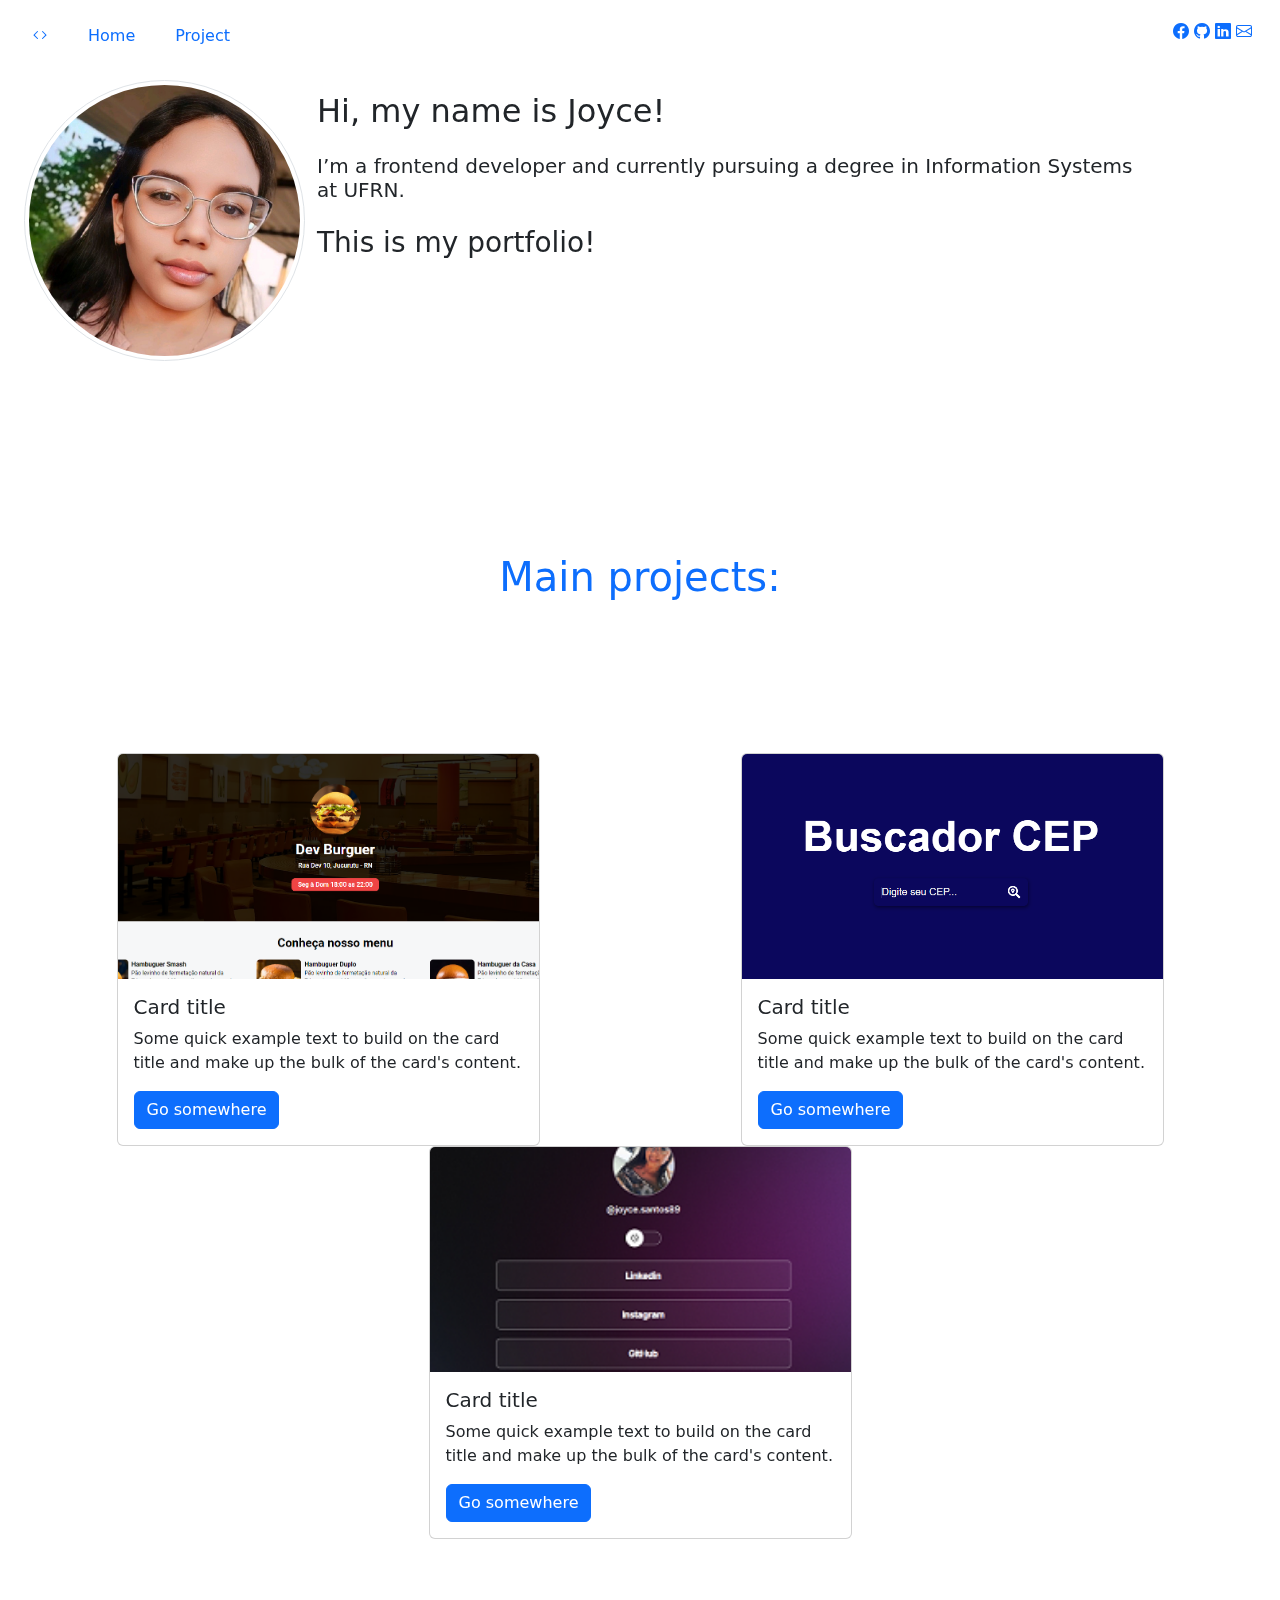
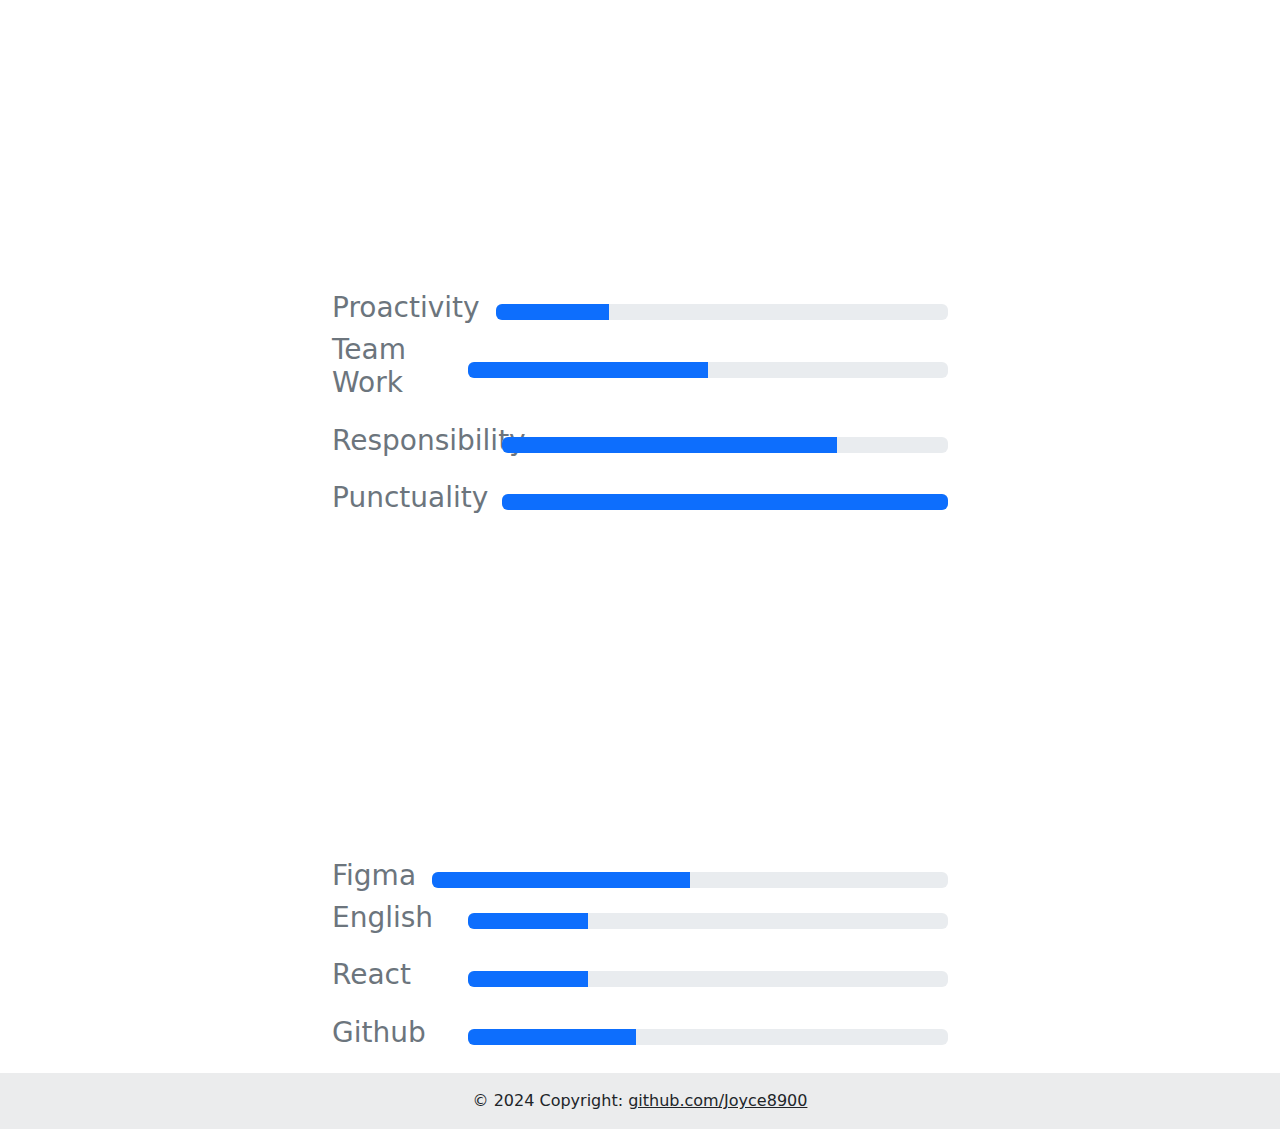
==== index.html @ 0b3a31c4 "add: bibliotecs aos" ====
<!DOCTYPE html>
<html lang="en">
<head>
  <meta charset="UTF-8">
  <meta name="viewport" content="width=device-width, initial-scale=1.0">
  <title>Joyce</title>
  <!-- fonts google -->
  <link rel="preconnect" href="https://fonts.googleapis.com">
<link rel="preconnect" href="https://fonts.gstatic.com" crossorigin>
<link href="https://fonts.googleapis.com/css2?family=Lato:ital,wght@0,100;0,300;0,400;0,700;0,900;1,100;1,300;1,400;1,700;1,900&display=swap" rel="stylesheet">
<!-- bootstrap css -->
<link href="https://cdn.jsdelivr.net/npm/bootstrap@5.3.3/dist/css/bootstrap.min.css" rel="stylesheet" integrity="sha384-QWTKZyjpPEjISv5WaRU9OFeRpok6YctnYmDr5pNlyT2bRjXh0JMhjY6hW+ALEwIH" crossorigin="anonymous">
<link rel="stylesheet" href="https://cdn.jsdelivr.net/npm/bootstrap-icons@1.11.3/font/bootstrap-icons.min.css">
<!-- bootstrap js -->
<script src="https://cdn.jsdelivr.net/npm/bootstrap@5.3.3/dist/js/bootstrap.bundle.min.js" integrity="sha384-YvpcrYf0tY3lHB60NNkmXc5s9fDVZLESaAA55NDzOxhy9GkcIdslK1eN7N6jIeHz" crossorigin="anonymous"></script>
<link rel="stylesheet" href="css/style.css">
<!-- Biblioteca Aos -->
<link rel="stylesheet" href="https://cdn.jsdelivr.net/npm/aos@2.3.1/dist/aos.css">

</head>
<body>
  <!-- NavBar -->
 
  <ul class="nav nav-pills  m-1 p-2">
  <li class="nav-item" data-aos="fade-left">
    
      <i class="bi bi-code m-1 nav-link"></i>
    
  
  <li class="nav-item" data-aos="fade-left">
    <a class="nav-link  start-2 m-1" href="index.html">Home</a>
  </li>

  <li class="nav-item" data-aos="fade-left">
    <a class="nav-link  m-1" href="#">Project</a>
  </li>
  <li class="nav-item ms-auto" id="icons">
    <li>
  <li href="#" class="nav-link justify-content-end" data-aos="fade-left">
    <a href="http://www.facebook.com/Joy.Santos89" target="_blank" class="bi bi-facebook"></a>
    <a href="https://github.com/Joyce8900" target="_blank" class="bi bi-github"></a>
    <a href="https://www.linkedin.com/in/joyce-santos-4589b11a8" target="_blank" class="bi bi-linkedin"></a>
    <a href="mailto:joycesantos8900@gmail.com" class="bi bi-envelope"></a>
    </li>
</li>

  </li>
</ul>
<section class="container d-flex flex-wrap align-items-center ms-3 p-2 mt-xxl-5" data-aos="fade-up">
  <div class="w-25">
    <img src="img/1710681906322.png.jfif" data-aos="zoom-out" class="img-fluid rounded-circle img-thumbnail" style="object-fit: cover; width: 100%;" alt="Imagem-eu">
  </div>
  <div class="col-12 col-md-9 p-1 mt-0 m-auto m-2 rounded-right" data-aos="fade-left">
    <p class="rounded p-2 h2 text-center text-md-start">Hi, my name is Joyce!</p>
    <p class="rounded p-2 h5 text-center text-md-start">I’m a frontend developer and currently pursuing a degree in Information Systems at UFRN.</p>
    <p class="rounded p-2 h3 text-center text-md-start">This is my portfolio!</p>
  </div>
</section>



<div class="" >
  <p class="h1 text-primary mt-5" id="main-projects" data-aos="fade-left">Main projects:</p>
</div>

<section class=" d-flex w-80 p-3 m-auto justify-content-between flex-wrap" data-aos="flip-down">
 
  <div class="card justify-content-center m-auto img-fluid" style="width: 47vh;">
    <img class="card-img-top" src="./img/cardapio.png" alt="Cardapio" style="height: 25vh; object-fit: cover;">
    <div class="card-body">
      <h5 class="card-title">Card title</h5>
      <p class="card-text">Some quick example text to build on the card title and make up the bulk of the card's content.</p>
      <a href="https://cardapio-lilac.vercel.app/" target="_blank" class="btn btn-primary">Go somewhere</a>
    </div>
  </div>
  
  
  <div class="card justify-content-center m-auto img-fluid" style="width: 47vh;">
    <img class="card-img-top" src="./img/cep.png" alt="Cardapio" style="height: 25vh; object-fit: cover;">
    <div class="card-body">
      <h5 class="card-title">Card title</h5>
      <p class="card-text">Some quick example text to build on the card title and make up the bulk of the card's content.</p>
      <a href="https://buscador-cep-beryl.vercel.app/" target="_blank" class="btn btn-primary">Go somewhere</a>
    </div>
  </div>
  
  
  <div class="card justify-content-center m-auto img-fluid" style="width: 47vh;">
    <img class="card-img-top" src="./img/devlinks.png" alt="Cardapio" style="height: 25vh; object-fit: cover;">
    <div class="card-body">
      <h5 class="card-title">Card title</h5>
      <p class="card-text">Some quick example text to build on the card title and make up the bulk of the card's content.</p>
      <a href="https://joyce8900.github.io/DevLinks/" target="_blank" class="btn btn-primary">Go somewhere</a>
    </div>
  </div>
</section>

<!-- Skills -->
<div class="" data-aos="fade-down">
  <p class="h1 text-primary mt-3" id="main-projects">Skills:</p>
</div>

<section class="w-50 m-auto mb-3">
  <div class="container d-flex flex-row align-items-center">
    <p class="h3 text-secondary me-3">Proactivity</p>
    <div class="progress w-100">
      <div class="progress-bar" role="progressbar" style="width: 25%" aria-valuenow="25" aria-valuemin="0" aria-valuemax="100"></div>
    </div>
  </div>
  <div class="container d-flex flex-row align-items-center mb-3">
    <p class="h3 text-secondary me-3 w-25">Team Work</p>
    <div class="progress w-100">
        <div class="progress-bar" role="progressbar" style="width: 50%" aria-valuenow="50" aria-valuemin="0" aria-valuemax="100"></div>
    </div>
</div>
<div class="container d-flex flex-row align-items-center mb-3">
    <p class="h3 text-secondary me-3 w-25">Responsibility</p>
    <div class="progress w-100">
        <div class="progress-bar" role="progressbar" style="width: 75%" aria-valuenow="50" aria-valuemin="0" aria-valuemax="100"></div>
    </div>
</div>
<div class="container d-flex flex-row align-items-center mb-3">
    <p class="h3 text-secondary me-3 w-25">Punctuality</p>
    <div class="progress w-100">
        <div class="progress-bar" role="progressbar" style="width: 100%" aria-valuenow="50" aria-valuemin="0" aria-valuemax="100"></div>
    </div>
</div>
</section>

<!-- TECHNOLOGIES  -->
<div class="">
  <p class="h1 text-primary mt-3" id="main-projects" data-aos="fade-left">Technologies:</p>
</div>
<section class="w-50 m-auto mb-3">
  <div class="container d-flex flex-row align-items-center">
    <p class="h3 text-secondary me-3">Figma</p>
    <div class="progress w-100">
      <div class="progress-bar" role="progressbar" style="width: 50%" aria-valuenow="50" aria-valuemin="0" aria-valuemax="100"></div>
    </div>
  </div>
  <div class="container d-flex flex-row align-items-center mb-3">
    <p class="h3 text-secondary me-3 w-25">English</p>
    <div class="progress w-100">
        <div class="progress-bar" role="progressbar" style="width: 25%" aria-valuenow="25" aria-valuemin="0" aria-valuemax="100"></div>
    </div>
</div>
<div class="container d-flex flex-row align-items-center mb-3">
    <p class="h3 text-secondary me-3 w-25">React</p>
    <div class="progress w-100">
        <div class="progress-bar" role="progressbar" style="width: 25%" aria-valuenow="25" aria-valuemin="0" aria-valuemax="100"></div>
    </div>
</div>
<div class="container d-flex flex-row align-items-center mb-3">
    <p class="h3 text-secondary me-3 w-25">Github</p>
    <div class="progress w-100">
        <div class="progress-bar" role="progressbar" style="width: 35%" aria-valuenow="35" aria-valuemin="0" aria-valuemax="100"></div>
    </div>
</div>
</section>
<footer class="bg-body-tertiary text-center text-lg-start">
  <!-- Copyright -->
  <div class="text-center p-3" style="background-color: rgba(0, 0, 0, 0.05);">
    © 2024 Copyright:
    <a class="text-body" href="https://mdbootstrap.com/">github.com/Joyce8900</a>
  </div>
  <!-- Copyright -->
</footer>

<script src="script.js"></script>
<script src="https://cdn.jsdelivr.net/npm/aos@2.3.1/dist/aos.js"></script>
</body>
</html>
---- css/style.css ----
h1{
  color: black;
}
#icons{
  font-size: 1.2em;
  display: flex;
  gap: 10px;
}
#main-projects {
  color: rgb(46, 45, 45);
  width: 100%;
  height: 20rem;
  white-space: nowrap;
  /* border: 1px solid black; */
  margin: auto; 
  display: flex; 
  justify-content: center; 
  align-items: center; 
}
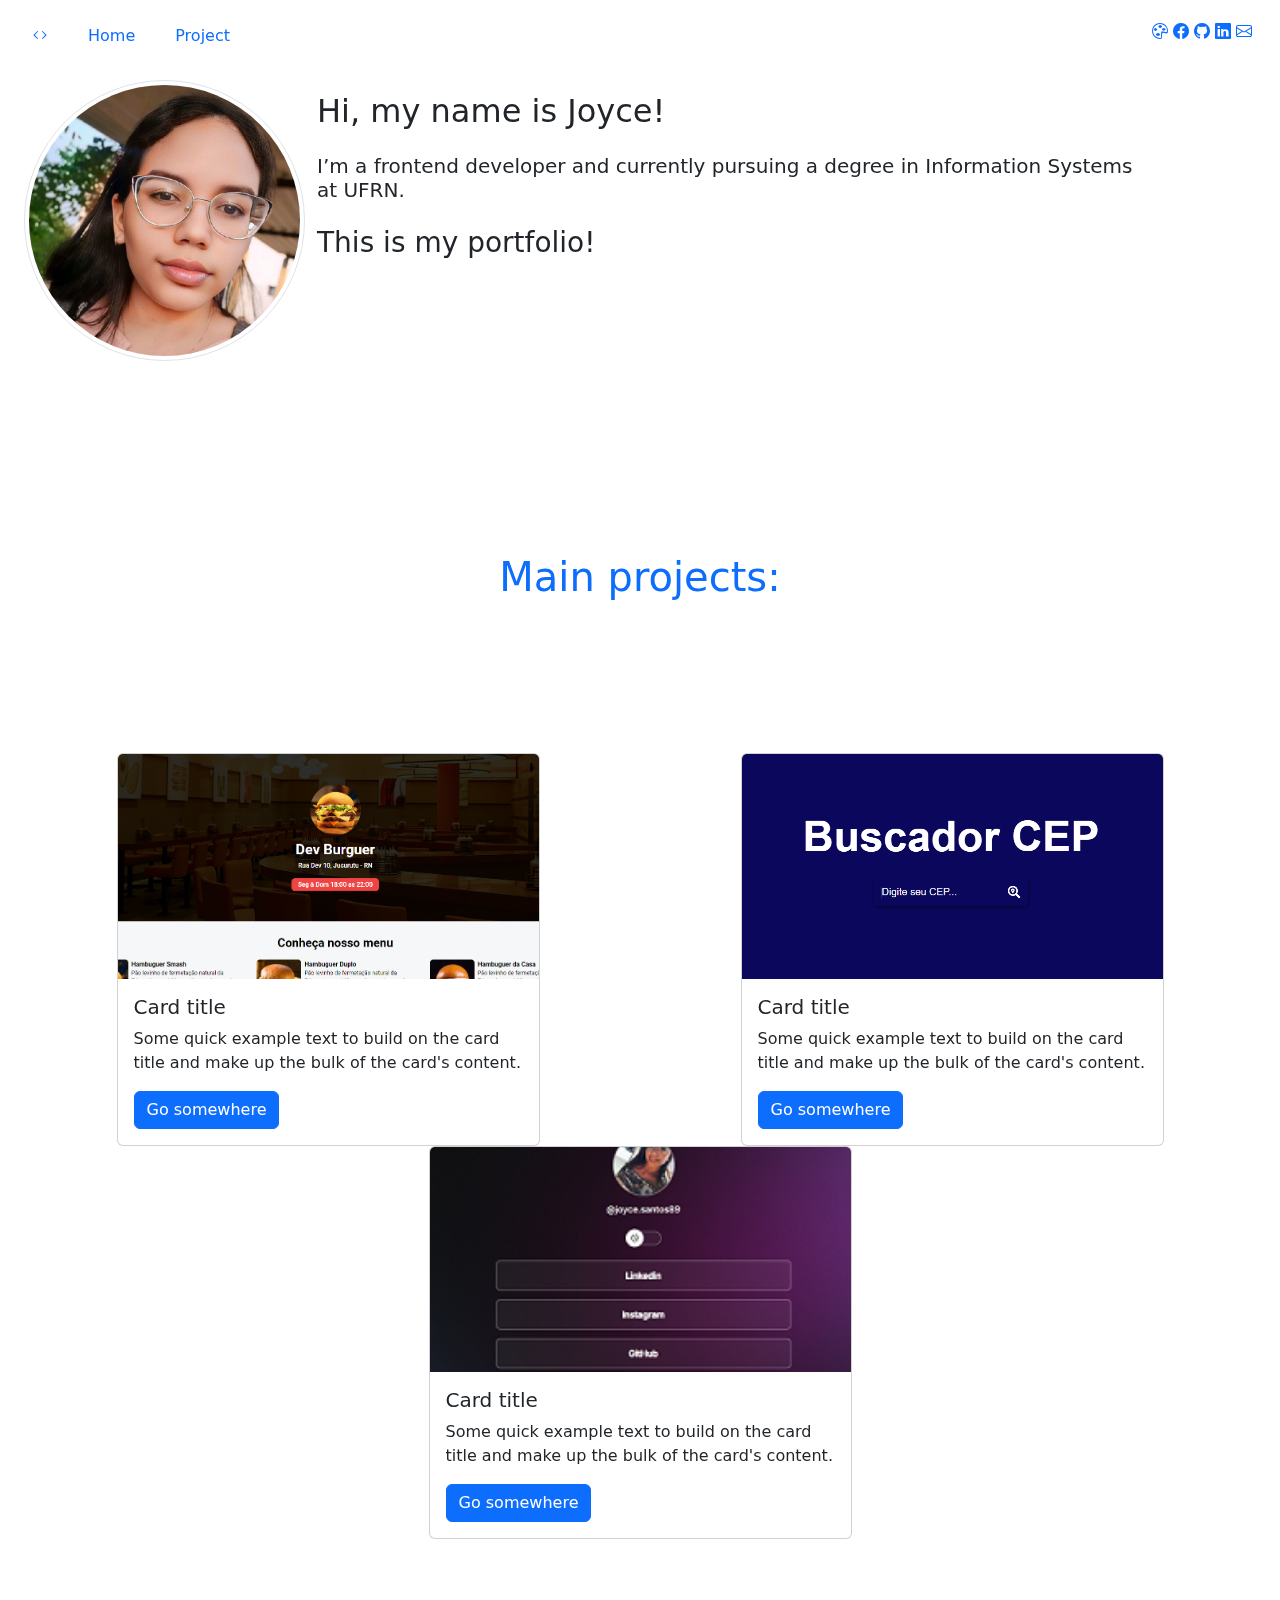
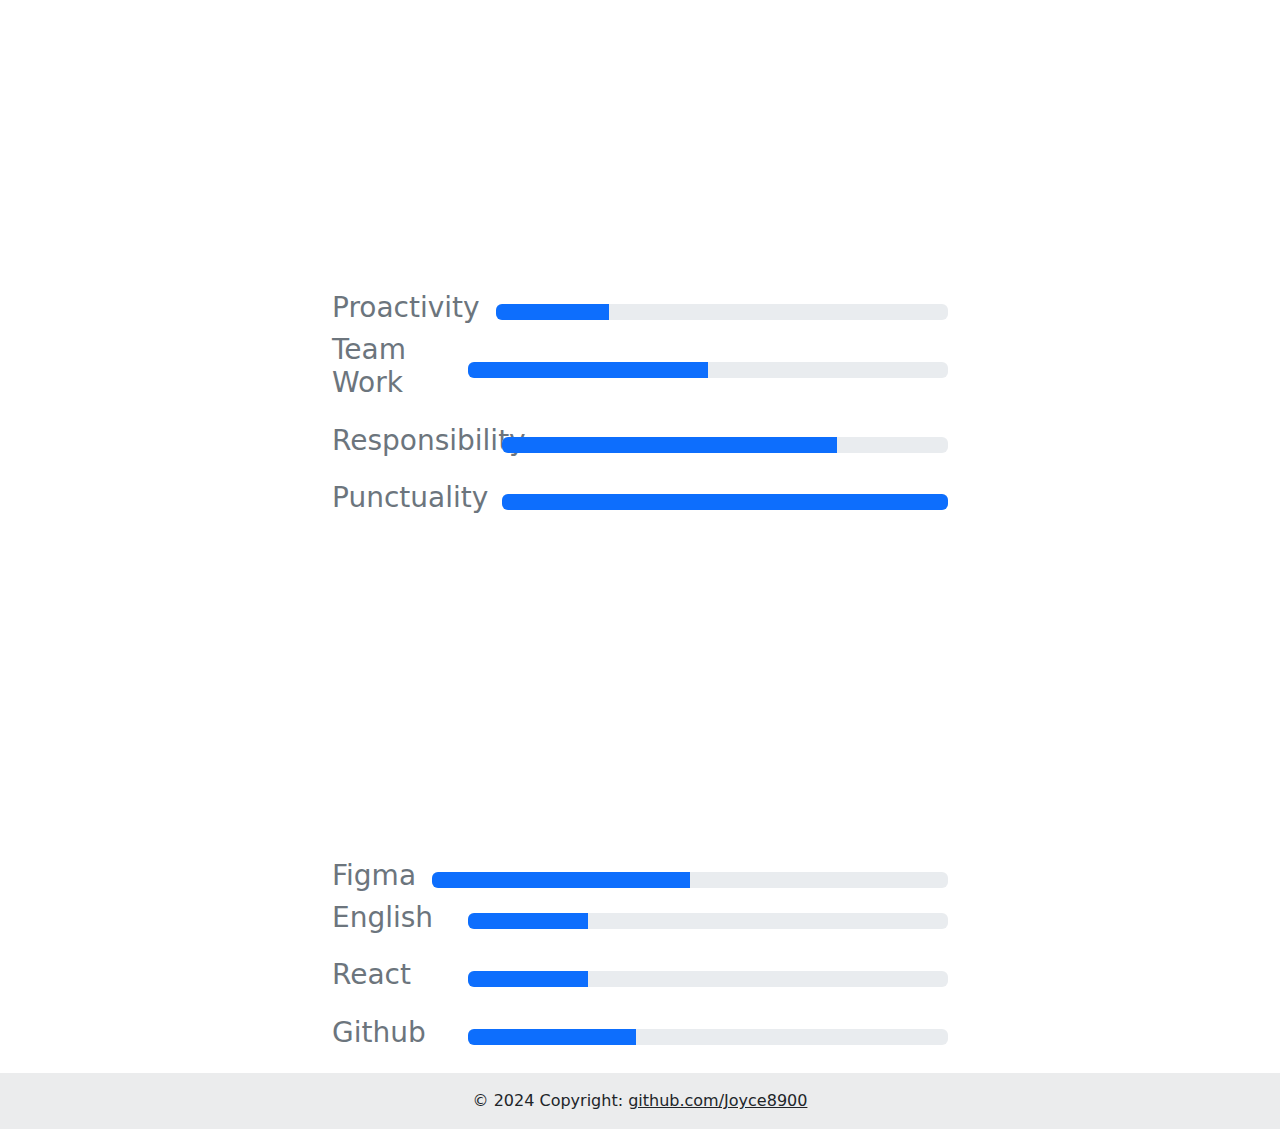
==== commit 36e5cb09: "add: tema dark" ====
--- a/index.html
+++ b/index.html
@@ -1,5 +1,5 @@
 <!DOCTYPE html>
-<html lang="en">
+<html lang="en" data-bs-theme="light">
 <head>
   <meta charset="UTF-8">
   <meta name="viewport" content="width=device-width, initial-scale=1.0">
@@ -37,6 +37,8 @@
   <li class="nav-item ms-auto" id="icons">
     <li>
   <li href="#" class="nav-link justify-content-end" data-aos="fade-left">
+    
+    <a onclick="tema()" ><i class="bi bi-palette"></i></a>
     <a href="http://www.facebook.com/Joy.Santos89" target="_blank" class="bi bi-facebook"></a>
     <a href="https://github.com/Joyce8900" target="_blank" class="bi bi-github"></a>
     <a href="https://www.linkedin.com/in/joyce-santos-4589b11a8" target="_blank" class="bi bi-linkedin"></a>
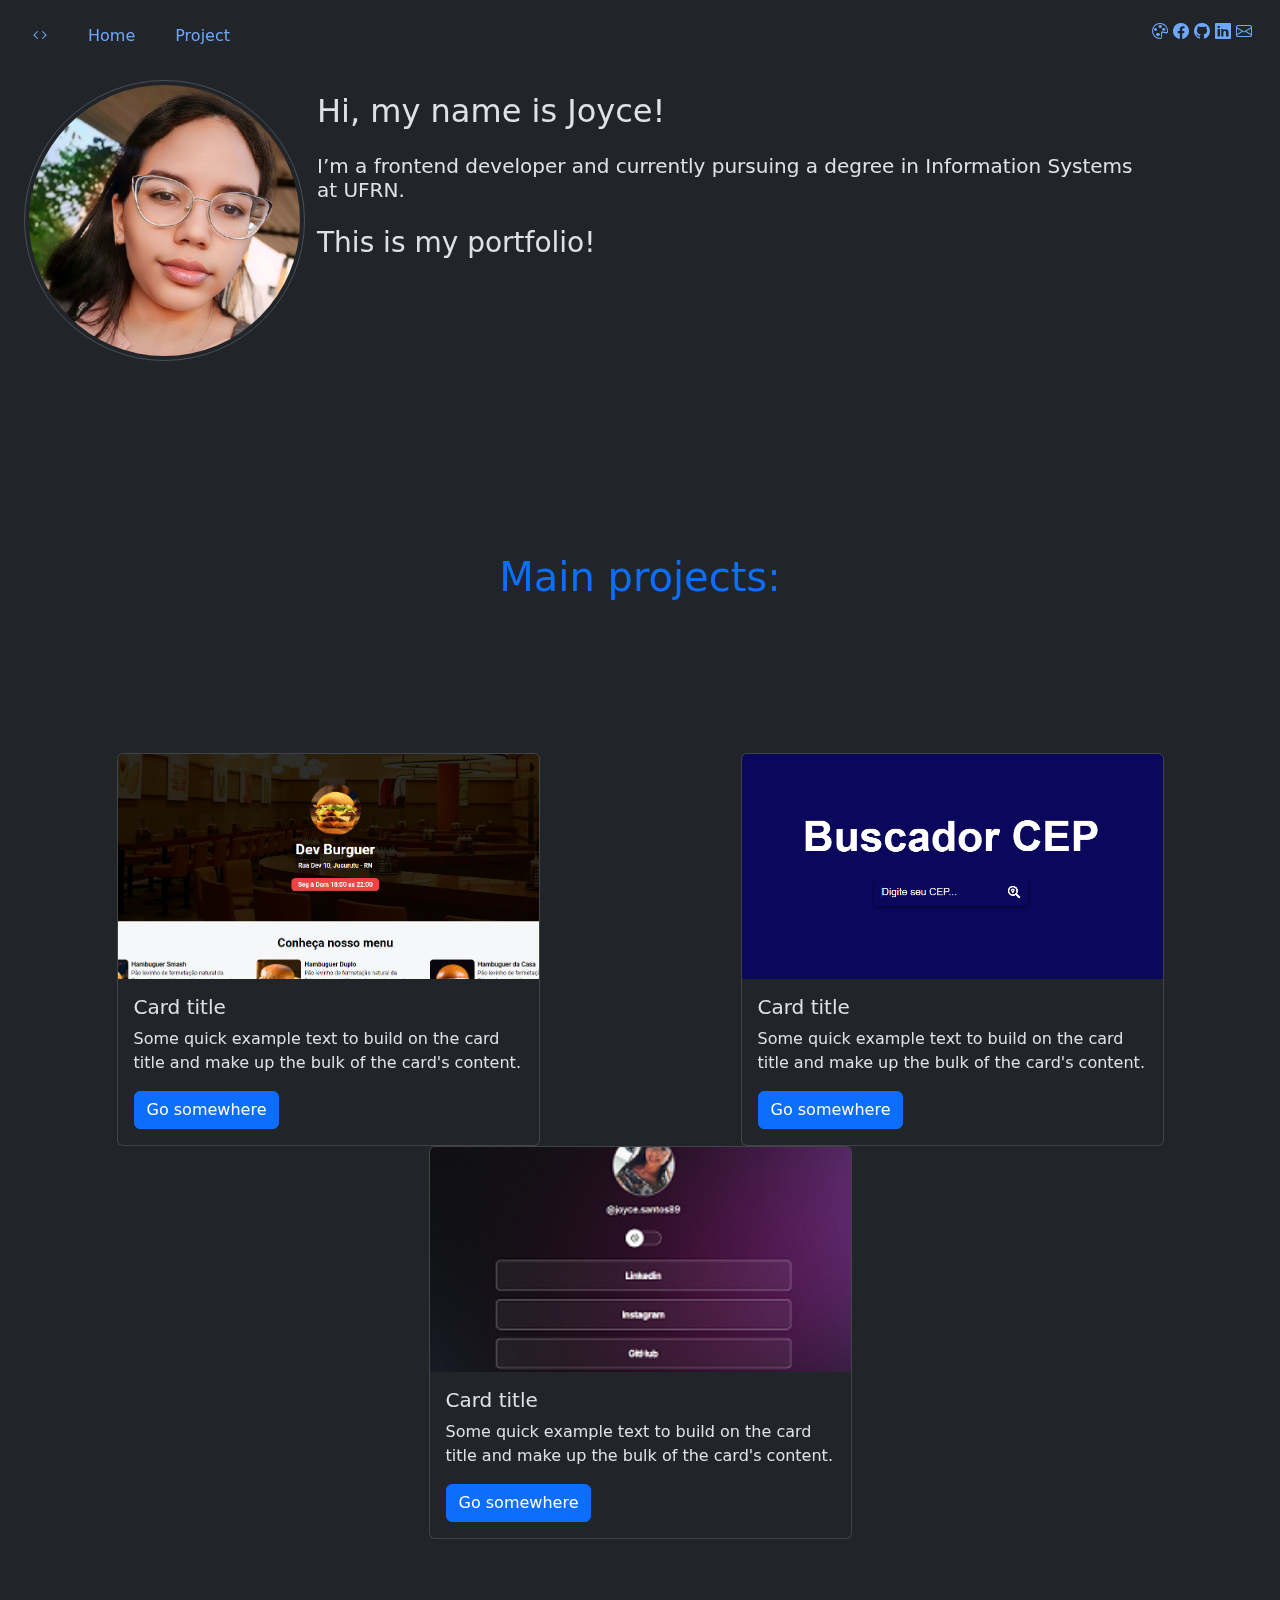
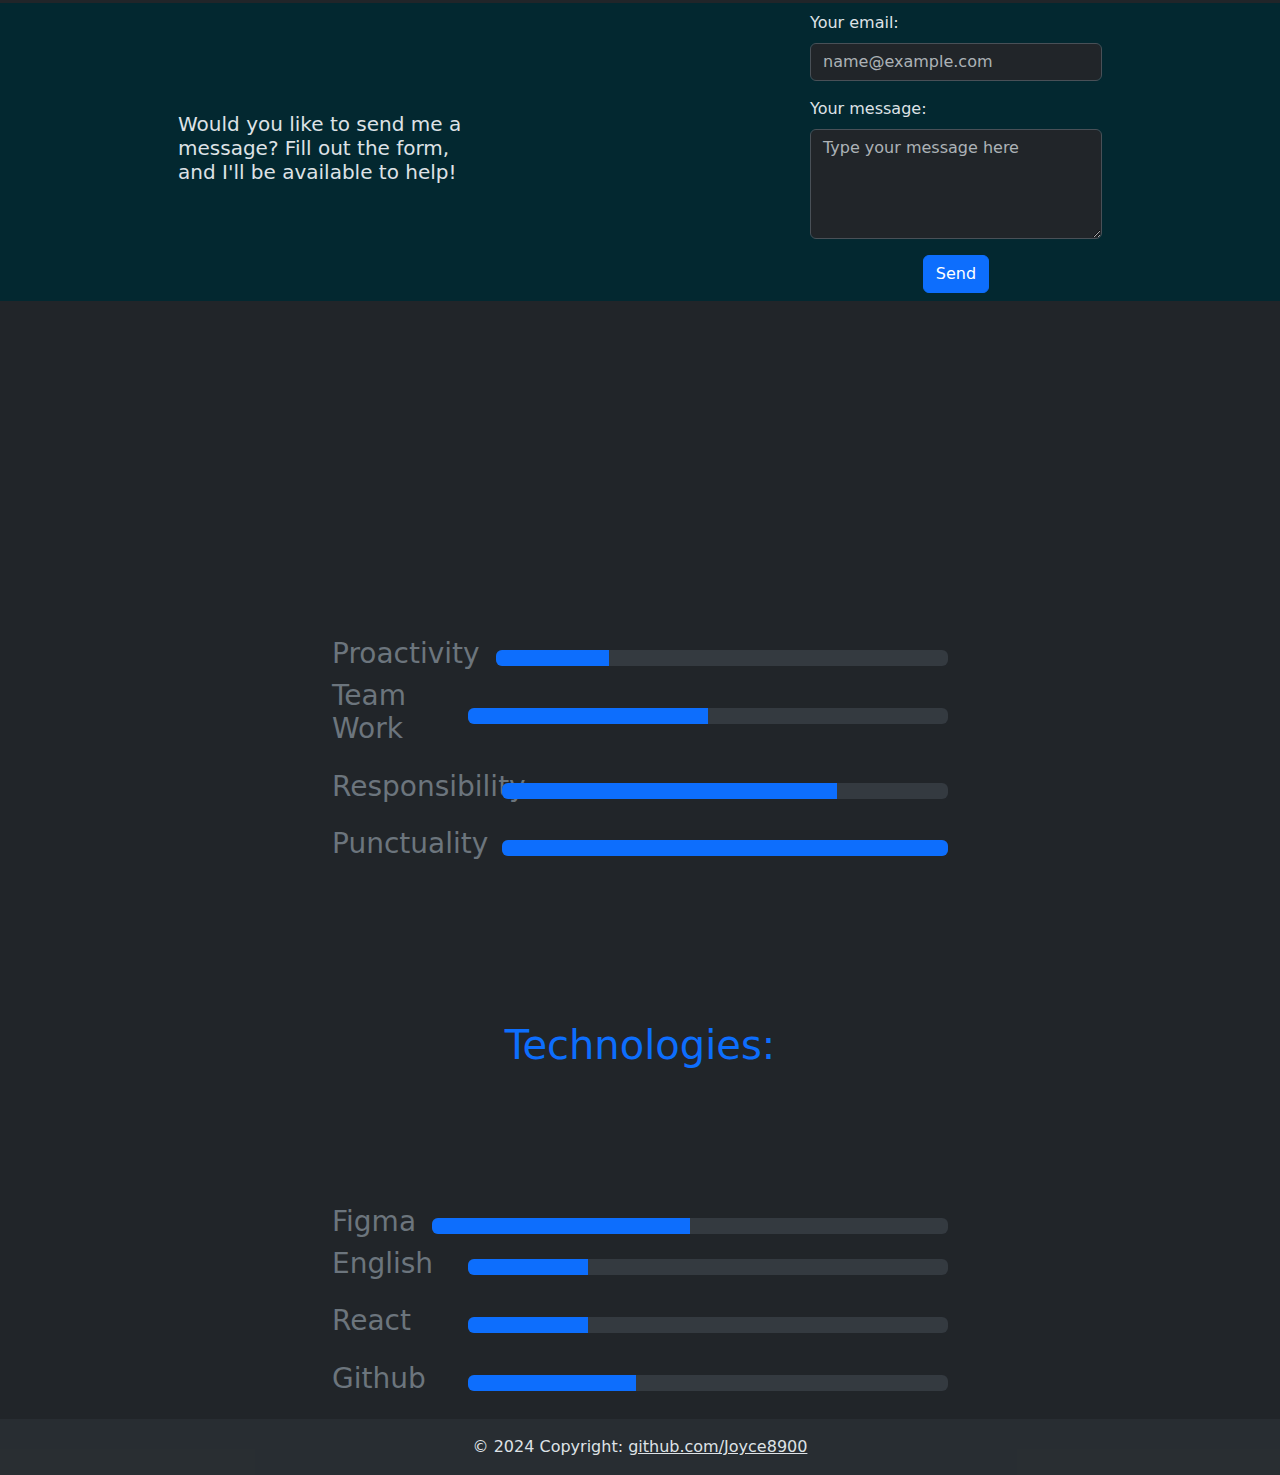
==== commit 86950980: "add: form com formspree" ====
--- a/index.html
+++ b/index.html
@@ -1,5 +1,5 @@
 <!DOCTYPE html>
-<html lang="en" data-bs-theme="light">
+<html lang="en" data-bs-theme="dark">
 <head>
   <meta charset="UTF-8">
   <meta name="viewport" content="width=device-width, initial-scale=1.0">
@@ -38,7 +38,7 @@
     <li>
   <li href="#" class="nav-link justify-content-end" data-aos="fade-left">
     
-    <a onclick="tema()" ><i class="bi bi-palette"></i></a>
+    <a onclick="tema()" id="tema"><i class="bi bi-palette"></i></a>
     <a href="http://www.facebook.com/Joy.Santos89" target="_blank" class="bi bi-facebook"></a>
     <a href="https://github.com/Joyce8900" target="_blank" class="bi bi-github"></a>
     <a href="https://www.linkedin.com/in/joyce-santos-4589b11a8" target="_blank" class="bi bi-linkedin"></a>
@@ -96,13 +96,47 @@
     </div>
   </div>
 </section>
+<section class="d-flex bg-info-subtle p-2 mt-5">
+  <p class="container w-25 d-flex justify-content-center align-items-center  h5">
+    Would you like to send me a message? Fill out the form, and I'll be available to help!
+  </p>
+
+<div class="container d-flex flex-column w-25 ">
+  <form
+    action="https://formspree.io/f/xldeeoze"
+    method="POST"
+    
+  >
+    <div class="mb-3">
+      <label for="email" class="form-label">Your email:</label>
+      <input type="email" name="email" id="email" class="form-control" placeholder="name@example.com" required>
+      <div class="invalid-feedback">
+        Please enter a valid email.
+      </div>
+    </div>
+    <div class="mb-3">
+      <label for="message" class="form-label">Your message:</label>
+      <textarea name="message" id="message" class="form-control" rows="4" placeholder="Type your message here" required></textarea>
+      <div class="invalid-feedback">
+        Please enter your message.
+      </div>
+    </div>
+    <div class="d-flex justify-content-center align-items-center">
+      <button type="submit" class="btn btn-primary">Send</button>
+    </div>
+
+  </form>
+</div>
+</section>
+
+
 
 <!-- Skills -->
 <div class="" data-aos="fade-down">
   <p class="h1 text-primary mt-3" id="main-projects">Skills:</p>
 </div>
 
-<section class="w-50 m-auto mb-3">
+<section class="w-50 m-auto mb-3" id="proactivity">
   <div class="container d-flex flex-row align-items-center">
     <p class="h3 text-secondary me-3">Proactivity</p>
     <div class="progress w-100">
@@ -131,7 +165,7 @@
 
 <!-- TECHNOLOGIES  -->
 <div class="">
-  <p class="h1 text-primary mt-3" id="main-projects" data-aos="fade-left">Technologies:</p>
+  <p class="h1 text-primary mt-3" id="main-projects" >Technologies:</p>
 </div>
 <section class="w-50 m-auto mb-3">
   <div class="container d-flex flex-row align-items-center">
--- a/css/style.css
+++ b/css/style.css
@@ -17,3 +17,10 @@
   justify-content: center; 
   align-items: center; 
 }
+#tema:hover{
+  cursor: pointer;
+}
+
+#proactivity:hover{
+  transition:  background-color 2s ease ;
+}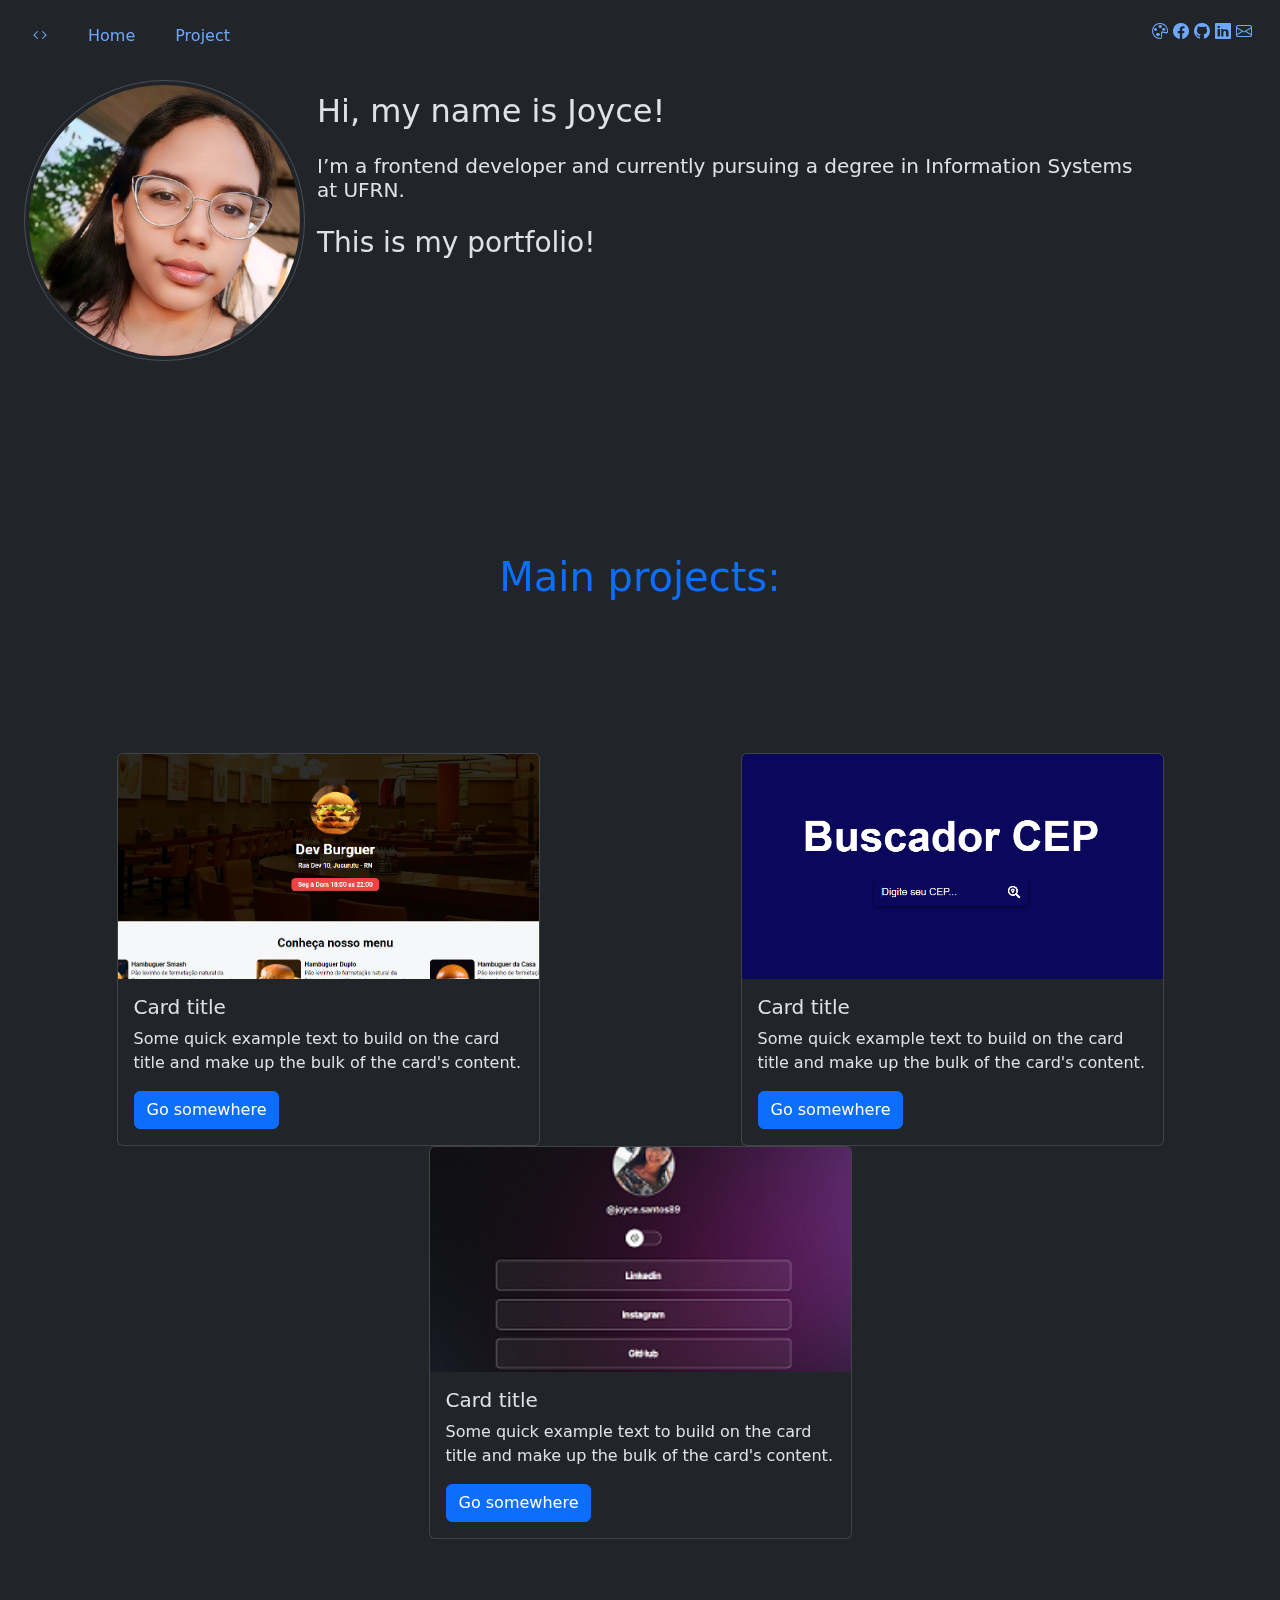
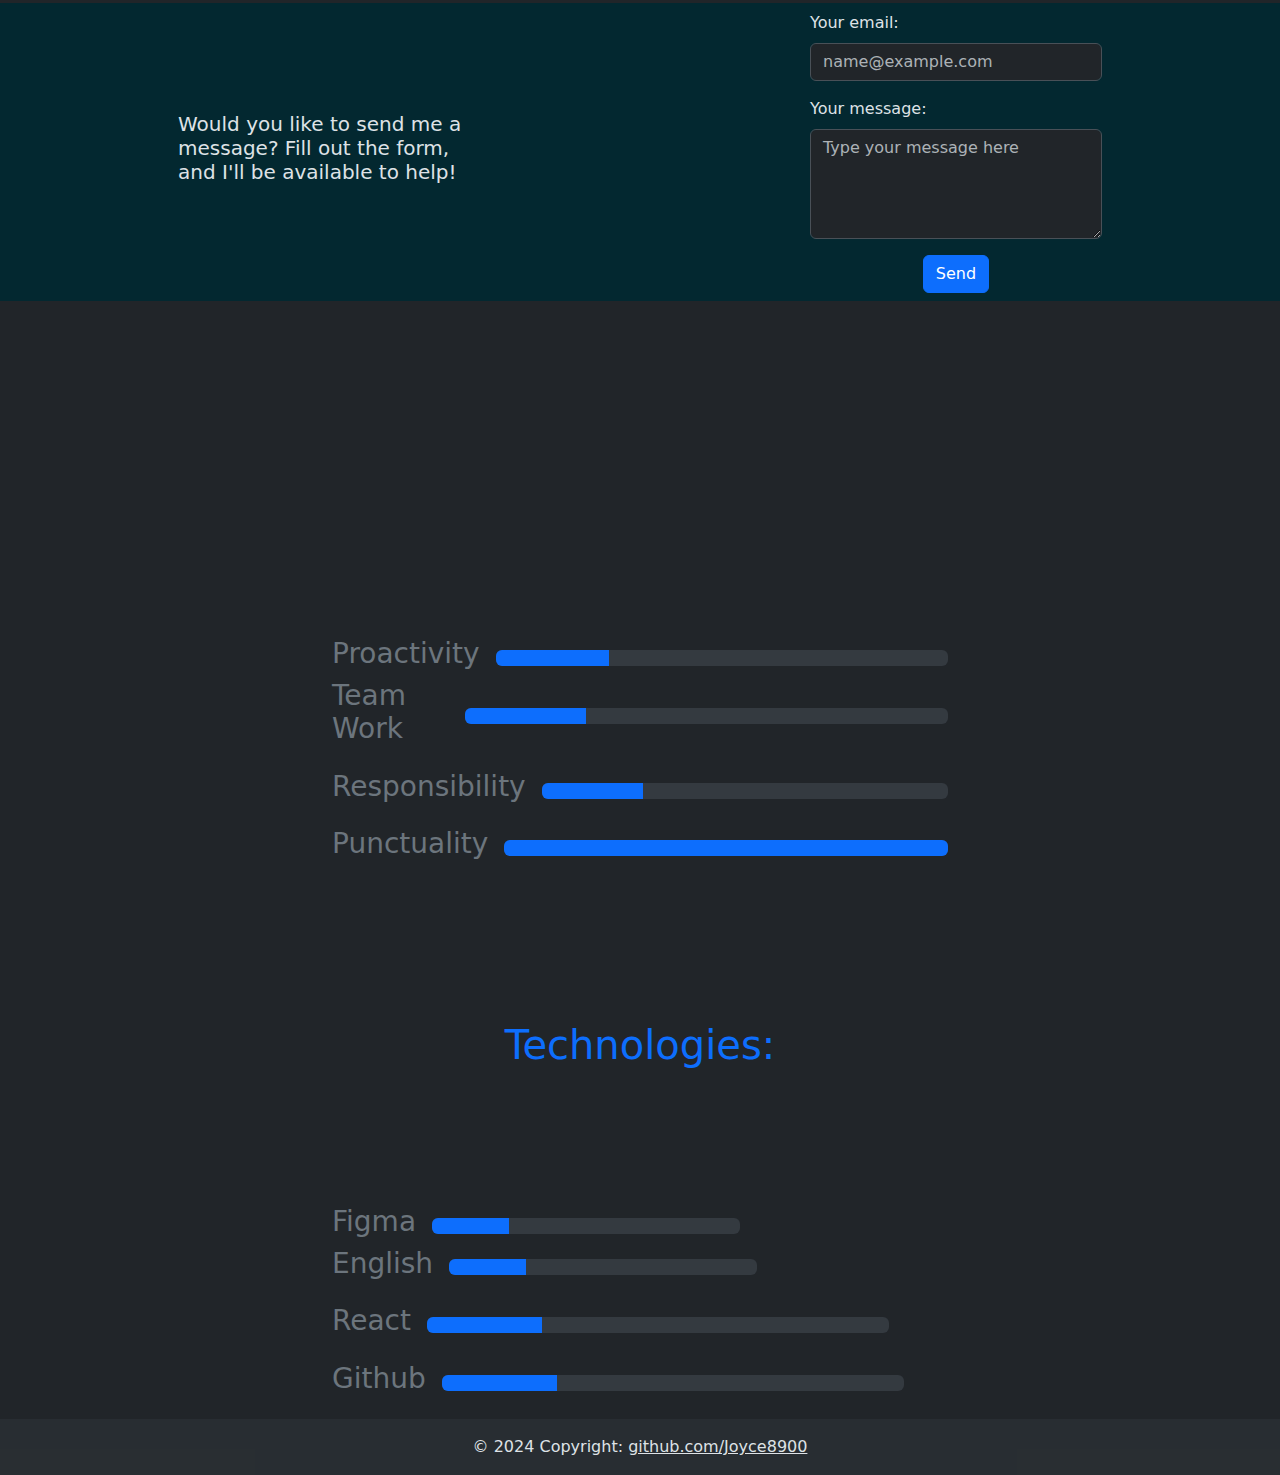
==== commit 2a95e98f: "add: melhoria de reposividade." ====
--- a/index.html
+++ b/index.html
@@ -32,7 +32,7 @@
   </li>
 
   <li class="nav-item" data-aos="fade-left">
-    <a class="nav-link  m-1" href="#">Project</a>
+    <a class="nav-link  m-1" href="project.html">Project</a>
   </li>
   <li class="nav-item ms-auto" id="icons">
     <li>
@@ -138,25 +138,37 @@
 
 <section class="w-50 m-auto mb-3" id="proactivity">
   <div class="container d-flex flex-row align-items-center">
-    <p class="h3 text-secondary me-3">Proactivity</p>
+    <div>
+      <p class="h3 text-secondary me-3">Proactivity</p>
+    </div>
+    
     <div class="progress w-100">
       <div class="progress-bar" role="progressbar" style="width: 25%" aria-valuenow="25" aria-valuemin="0" aria-valuemax="100"></div>
     </div>
   </div>
   <div class="container d-flex flex-row align-items-center mb-3">
-    <p class="h3 text-secondary me-3 w-25">Team Work</p>
-    <div class="progress w-100">
-        <div class="progress-bar" role="progressbar" style="width: 50%" aria-valuenow="50" aria-valuemin="0" aria-valuemax="100"></div>
-    </div>
-</div>
-<div class="container d-flex flex-row align-items-center mb-3">
+    <div>
+      <p class="h3 text-secondary me-3 w-25">Team Work</p>
+    </div>
+    
+    <div class="progress w-100">
+        <div class="progress-bar" role="progressbar" style="width: 25%;" aria-valuenow="50" aria-valuemin="0" aria-valuemax="100"></div>
+    </div>
+</div>
+<div class="container d-flex flex-row align-items-center mb-3">
+  <div>
     <p class="h3 text-secondary me-3 w-25">Responsibility</p>
-    <div class="progress w-100">
-        <div class="progress-bar" role="progressbar" style="width: 75%" aria-valuenow="50" aria-valuemin="0" aria-valuemax="100"></div>
-    </div>
-</div>
-<div class="container d-flex flex-row align-items-center mb-3">
+  </div>
+    
+    <div class="progress w-100">
+        <div class="progress-bar" role="progressbar" style="width: 25%" aria-valuenow="50" aria-valuemin="0" aria-valuemax="100"></div>
+    </div>
+</div>
+<div class="container d-flex flex-row align-items-center mb-3">
+  <div>
     <p class="h3 text-secondary me-3 w-25">Punctuality</p>
+  </div>
+    
     <div class="progress w-100">
         <div class="progress-bar" role="progressbar" style="width: 100%" aria-valuenow="50" aria-valuemin="0" aria-valuemax="100"></div>
     </div>
@@ -169,27 +181,39 @@
 </div>
 <section class="w-50 m-auto mb-3">
   <div class="container d-flex flex-row align-items-center">
-    <p class="h3 text-secondary me-3">Figma</p>
-    <div class="progress w-100">
-      <div class="progress-bar" role="progressbar" style="width: 50%" aria-valuenow="50" aria-valuemin="0" aria-valuemax="100"></div>
+    <div>
+      <p class="h3 text-secondary me-3" style="width: 25%;">Figma</p>
+    </div>
+   
+    <div class="progress w-50">
+      <div class="progress-bar" role="progressbar" style="width: 25%;" aria-valuenow="50" aria-valuemin="0" aria-valuemax="100"></div>
     </div>
   </div>
   <div class="container d-flex flex-row align-items-center mb-3">
-    <p class="h3 text-secondary me-3 w-25">English</p>
-    <div class="progress w-100">
+    <div>
+      <p class="h3 text-secondary me-3 w-25">English</p>
+    </div>
+    
+    <div class="progress w-50">
         <div class="progress-bar" role="progressbar" style="width: 25%" aria-valuenow="25" aria-valuemin="0" aria-valuemax="100"></div>
     </div>
 </div>
 <div class="container d-flex flex-row align-items-center mb-3">
+  <div>
     <p class="h3 text-secondary me-3 w-25">React</p>
-    <div class="progress w-100">
+  </div>
+    
+    <div class="progress w-75">
         <div class="progress-bar" role="progressbar" style="width: 25%" aria-valuenow="25" aria-valuemin="0" aria-valuemax="100"></div>
     </div>
 </div>
 <div class="container d-flex flex-row align-items-center mb-3">
+  <DIV>
     <p class="h3 text-secondary me-3 w-25">Github</p>
-    <div class="progress w-100">
-        <div class="progress-bar" role="progressbar" style="width: 35%" aria-valuenow="35" aria-valuemin="0" aria-valuemax="100"></div>
+  </DIV>
+    
+    <div class="progress w-75">
+        <div class="progress-bar d-flex" role="progressbar" style="width: 25%" aria-valuenow="35" aria-valuemin="0" aria-valuemax="100"></div>
     </div>
 </div>
 </section>
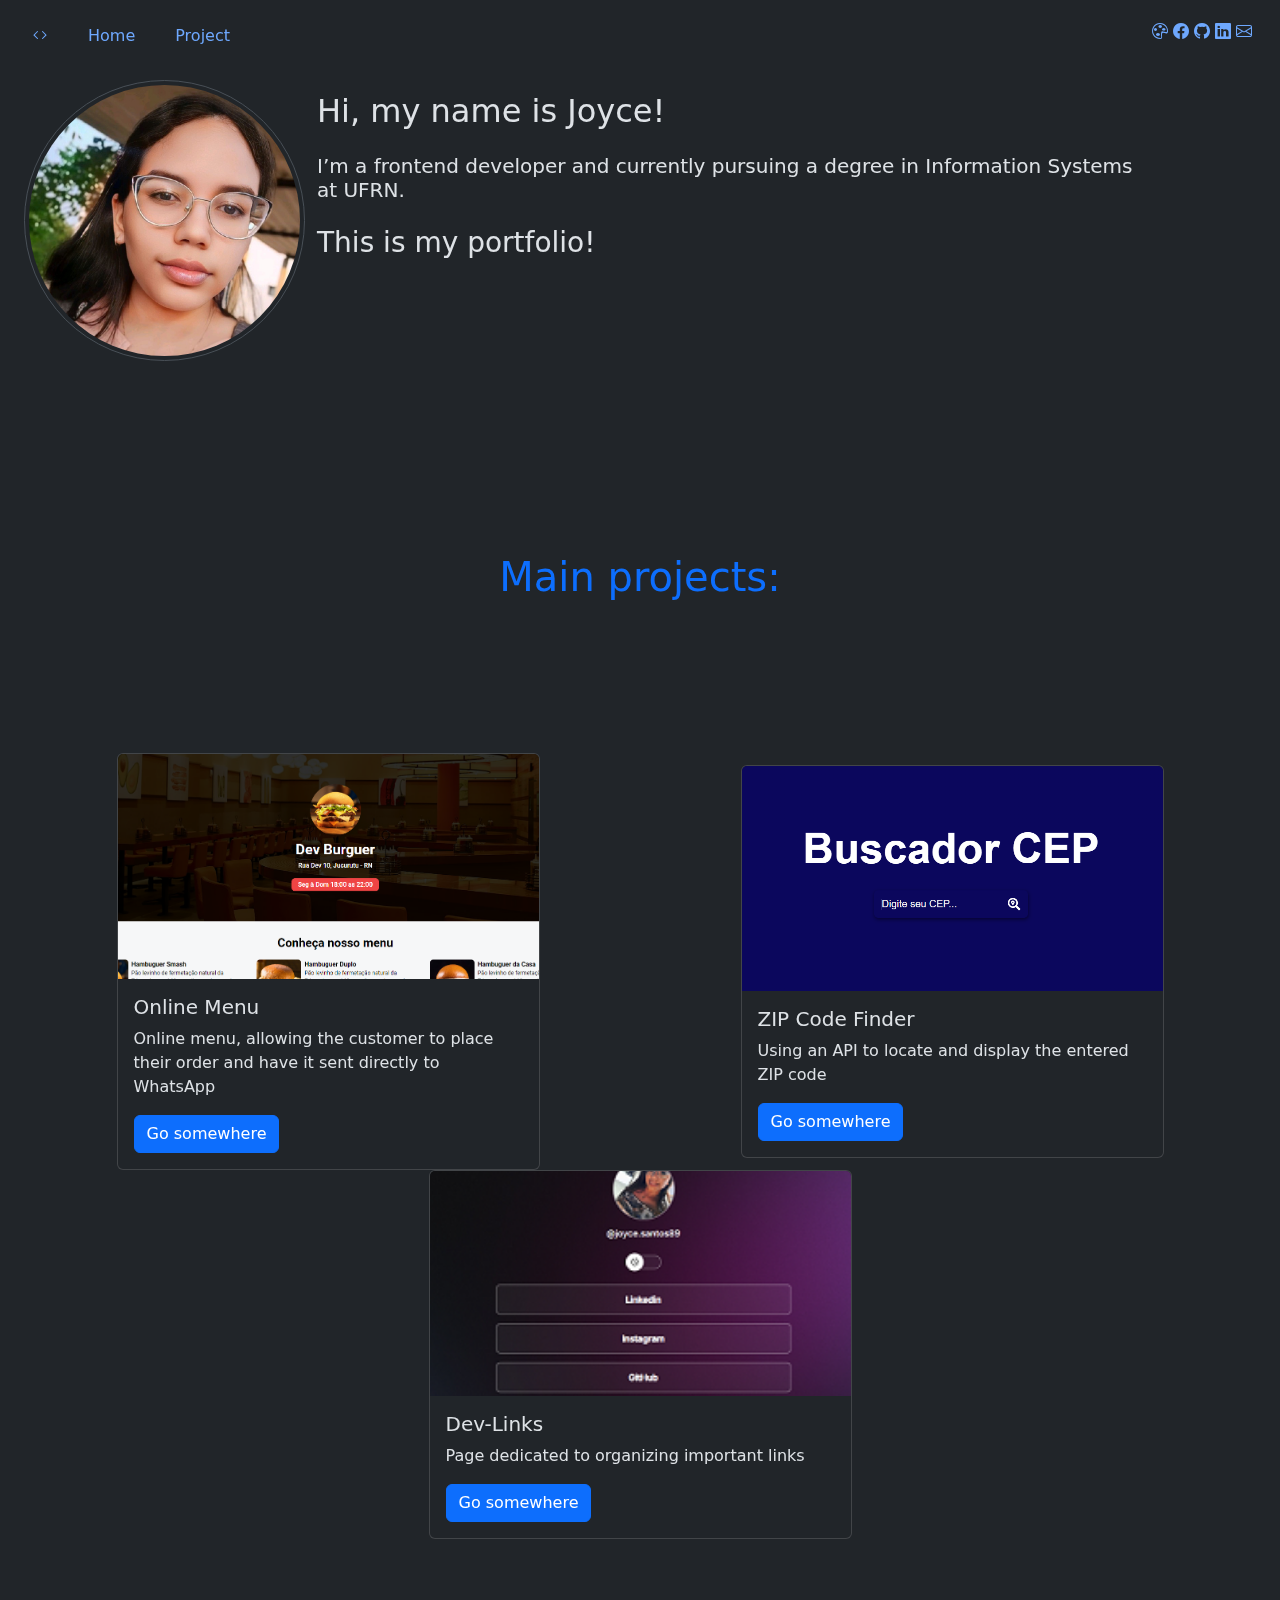
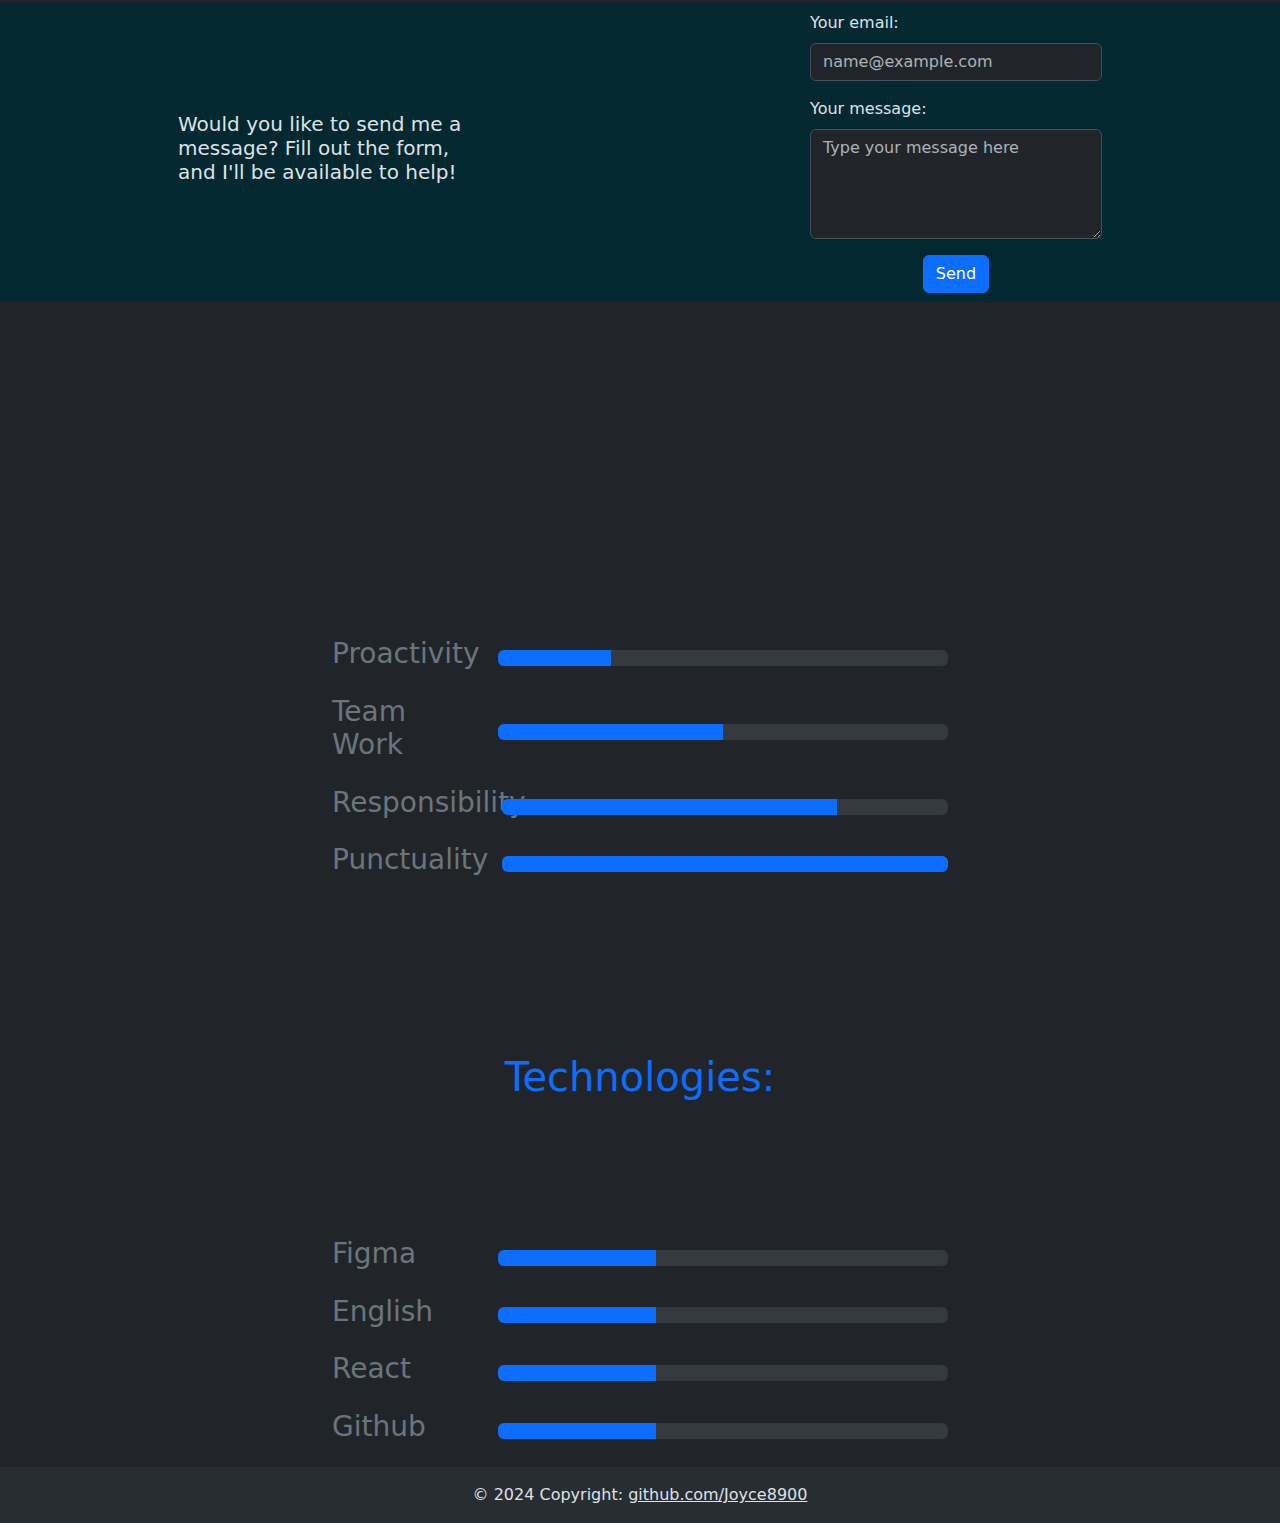
==== commit 3762d452: "add: ajuste em tecnologias e skills" ====
--- a/index.html
+++ b/index.html
@@ -1,232 +1,230 @@
 <!DOCTYPE html>
 <html lang="en" data-bs-theme="dark">
+
 <head>
   <meta charset="UTF-8">
   <meta name="viewport" content="width=device-width, initial-scale=1.0">
   <title>Joyce</title>
   <!-- fonts google -->
   <link rel="preconnect" href="https://fonts.googleapis.com">
-<link rel="preconnect" href="https://fonts.gstatic.com" crossorigin>
-<link href="https://fonts.googleapis.com/css2?family=Lato:ital,wght@0,100;0,300;0,400;0,700;0,900;1,100;1,300;1,400;1,700;1,900&display=swap" rel="stylesheet">
-<!-- bootstrap css -->
-<link href="https://cdn.jsdelivr.net/npm/bootstrap@5.3.3/dist/css/bootstrap.min.css" rel="stylesheet" integrity="sha384-QWTKZyjpPEjISv5WaRU9OFeRpok6YctnYmDr5pNlyT2bRjXh0JMhjY6hW+ALEwIH" crossorigin="anonymous">
-<link rel="stylesheet" href="https://cdn.jsdelivr.net/npm/bootstrap-icons@1.11.3/font/bootstrap-icons.min.css">
-<!-- bootstrap js -->
-<script src="https://cdn.jsdelivr.net/npm/bootstrap@5.3.3/dist/js/bootstrap.bundle.min.js" integrity="sha384-YvpcrYf0tY3lHB60NNkmXc5s9fDVZLESaAA55NDzOxhy9GkcIdslK1eN7N6jIeHz" crossorigin="anonymous"></script>
-<link rel="stylesheet" href="css/style.css">
-<!-- Biblioteca Aos -->
-<link rel="stylesheet" href="https://cdn.jsdelivr.net/npm/aos@2.3.1/dist/aos.css">
+  <link rel="preconnect" href="https://fonts.gstatic.com" crossorigin>
+  <link
+    href="https://fonts.googleapis.com/css2?family=Lato:ital,wght@0,100;0,300;0,400;0,700;0,900;1,100;1,300;1,400;1,700;1,900&display=swap"
+    rel="stylesheet">
+  <!-- bootstrap css -->
+  <link href="https://cdn.jsdelivr.net/npm/bootstrap@5.3.3/dist/css/bootstrap.min.css" rel="stylesheet"
+    integrity="sha384-QWTKZyjpPEjISv5WaRU9OFeRpok6YctnYmDr5pNlyT2bRjXh0JMhjY6hW+ALEwIH" crossorigin="anonymous">
+  <link rel="stylesheet" href="https://cdn.jsdelivr.net/npm/bootstrap-icons@1.11.3/font/bootstrap-icons.min.css">
+  <!-- bootstrap js -->
+  <script src="https://cdn.jsdelivr.net/npm/bootstrap@5.3.3/dist/js/bootstrap.bundle.min.js"
+    integrity="sha384-YvpcrYf0tY3lHB60NNkmXc5s9fDVZLESaAA55NDzOxhy9GkcIdslK1eN7N6jIeHz"
+    crossorigin="anonymous"></script>
+  <link rel="stylesheet" href="css/style.css">
+  <!-- Biblioteca Aos -->
+  <link rel="stylesheet" href="https://cdn.jsdelivr.net/npm/aos@2.3.1/dist/aos.css">
 
 </head>
+
 <body>
   <!-- NavBar -->
- 
+
   <ul class="nav nav-pills  m-1 p-2">
-  <li class="nav-item" data-aos="fade-left">
-    
+    <li class="nav-item" data-aos="fade-left">
+
       <i class="bi bi-code m-1 nav-link"></i>
-    
+
+
+    <li class="nav-item" data-aos="fade-left">
+      <a class="nav-link  start-2 m-1" href="index.html">Home</a>
+    </li>
+
+    <li class="nav-item" data-aos="fade-left">
+      <a class="nav-link  m-1" href="project.html">Project</a>
+    </li>
+    <li class="nav-item ms-auto" id="icons">
+    <li>
+    <li href="#" class="nav-link justify-content-end" data-aos="fade-left">
+
+      <a onclick="tema()" id="tema"><i class="bi bi-palette"></i></a>
+      <a href="http://www.facebook.com/Joy.Santos89" target="_blank" class="bi bi-facebook"></a>
+      <a href="https://github.com/Joyce8900" target="_blank" class="bi bi-github"></a>
+      <a href="https://www.linkedin.com/in/joyce-santos-4589b11a8" target="_blank" class="bi bi-linkedin"></a>
+      <a href="mailto:joycesantos8900@gmail.com" class="bi bi-envelope"></a>
+    </li>
+    </li>
+
+    </li>
+  </ul>
+  <section class="container d-flex flex-wrap align-items-center ms-3 p-2 mt-xxl-5" data-aos="fade-up">
+    <div class="w-25">
+      <img src="img/1710681906322.png.jfif" data-aos="zoom-out" class="img-fluid rounded-circle img-thumbnail"
+        style="object-fit: cover; width: 100%;" alt="Imagem-eu">
+    </div>
+    <div class="col-12 col-md-9 p-1 mt-0 m-auto m-2 rounded-right" data-aos="fade-left">
+      <p class="rounded p-2 h2 text-center text-md-start">Hi, my name is Joyce!</p>
+      <p class="rounded p-2 h5 text-center text-md-start">I’m a frontend developer and currently pursuing a degree in
+        Information Systems at UFRN.</p>
+      <p class="rounded p-2 h3 text-center text-md-start">This is my portfolio!</p>
+    </div>
+  </section>
+
+
+
+  <div class="">
+    <p class="h1 text-primary mt-5" id="main-projects" data-aos="fade-left">Main projects:</p>
+  </div>
+
+  <section class=" d-flex w-80 p-3 m-auto justify-content-between flex-wrap" data-aos="flip-down">
+
+    <div class="card justify-content-center m-auto img-fluid" style="width: 47vh;">
+      <img class="card-img-top" src="./img/cardapio.png" alt="Cardapio" style="height: 25vh; object-fit: cover;">
+      <div class="card-body">
+        <h5 class="card-title">Online Menu</h5>
+        <p class="card-text">Online menu, allowing the customer to place their order and have it sent directly to WhatsApp</p>
+        <a href="https://cardapio-lilac.vercel.app/" target="_blank" class="btn btn-primary">Go somewhere</a>
+      </div>
+    </div>
+
+
+    <div class="card justify-content-center m-auto img-fluid" style="width: 47vh;">
+      <img class="card-img-top" src="./img/cep.png" alt="Cardapio" style="height: 25vh; object-fit: cover;">
+      <div class="card-body">
+        <h5 class="card-title">ZIP Code Finder</h5>
+        <p class="card-text">Using an API to locate and display the entered ZIP code</p>
+        <a href="https://buscador-cep-beryl.vercel.app/" target="_blank" class="btn btn-primary">Go somewhere</a>
+      </div>
+    </div>
+
+
+    <div class="card justify-content-center m-auto img-fluid" style="width: 47vh;">
+      <img class="card-img-top" src="./img/devlinks.png" alt="Cardapio" style="height: 25vh; object-fit: cover;">
+      <div class="card-body">
+        <h5 class="card-title">Dev-Links</h5>
+        <p class="card-text">Page dedicated to organizing important links</p>
+        <a href="https://joyce8900.github.io/DevLinks/" target="_blank" class="btn btn-primary">Go somewhere</a>
+      </div>
+    </div>
+  </section>
+  <section class="d-flex bg-info-subtle p-2 mt-5">
+    <p class="container w-25 d-flex justify-content-center align-items-center  h5">
+      Would you like to send me a message? Fill out the form, and I'll be available to help!
+    </p>
+
+    <div class="container d-flex flex-column w-25 ">
+      <form action="https://formspree.io/f/xldeeoze" method="POST">
+        <div class="mb-3">
+          <label for="email" class="form-label">Your email:</label>
+          <input type="email" name="email" id="email" class="form-control" placeholder="name@example.com" required>
+          <div class="invalid-feedback">
+            Please enter a valid email.
+          </div>
+        </div>
+        <div class="mb-3">
+          <label for="message" class="form-label">Your message:</label>
+          <textarea name="message" id="message" class="form-control" rows="4" placeholder="Type your message here"
+            required></textarea>
+          <div class="invalid-feedback">
+            Please enter your message.
+          </div>
+        </div>
+        <div class="d-flex justify-content-center align-items-center">
+          <button type="submit" class="btn btn-primary">Send</button>
+        </div>
+
+      </form>
+    </div>
+  </section>
+
+
+
+  <!-- Skills -->
+  <div class="" data-aos="fade-down">
+    <p class="h1 text-primary mt-3" id="main-projects">Skills:</p>
+  </div>
+  <section class="w-50 m-auto mb-3 d-flex flex-column" id="proactivity">
+    <div class="container">
+      <div class="d-flex flex-row align-items-center mb-3">
+        <p class="h3 text-secondary me-3 w-25">Proactivity</p>
+        <div class="progress w-75">
+          <div class="progress-bar" role="progressbar" style="width: 25%;" aria-valuenow="25" aria-valuemin="0"
+            aria-valuemax="100"></div>
+        </div>
+      </div>
+      <div class="d-flex flex-row align-items-center mb-3">
+        <p class="h3 text-secondary me-3 w-25">Team Work</p>
+        <div class="progress w-75">
+          <div class="progress-bar" role="progressbar" style="width: 50%;" aria-valuenow="50" aria-valuemin="0"
+            aria-valuemax="100"></div>
+        </div>
+      </div>
+      <div class="d-flex flex-row align-items-center mb-3">
+        <p class="h3 text-secondary me-3 w-25">Responsibility</p>
+        <div class="progress w-75">
+          <div class="progress-bar" role="progressbar" style="width: 75%;" aria-valuenow="75" aria-valuemin="0"
+            aria-valuemax="100"></div>
+        </div>
+      </div>
+      <div class="d-flex flex-row align-items-center mb-3">
+        <p class="h3 text-secondary me-3 w-25">Punctuality</p>
+        <div class="progress w-75">
+          <div class="progress-bar" role="progressbar" style="width: 100%;" aria-valuenow="100" aria-valuemin="0"
+            aria-valuemax="100"></div>
+        </div>
+      </div>
+    </div>
+  </section>
+
+
+  <!-- TECHNOLOGIES  -->
+  <div class="">
+    <p class="h1 text-primary mt-3" id="main-projects">Technologies:</p>
+  </div>
+  <section class="w-50 m-auto mb-3">
+    <div class="container d-flex flex-row align-items-center mb-3">
+      <p class="h3 text-secondary me-3" style="width: 25%;">Figma</p>
+      <div class="progress w-75">
+        <div class="progress-bar" role="progressbar" style="width: 35%;" aria-valuenow="50" aria-valuemin="0"
+          aria-valuemax="100"></div>
+      </div>
+    </div>
   
-  <li class="nav-item" data-aos="fade-left">
-    <a class="nav-link  start-2 m-1" href="index.html">Home</a>
-  </li>
-
-  <li class="nav-item" data-aos="fade-left">
-    <a class="nav-link  m-1" href="project.html">Project</a>
-  </li>
-  <li class="nav-item ms-auto" id="icons">
-    <li>
-  <li href="#" class="nav-link justify-content-end" data-aos="fade-left">
-    
-    <a onclick="tema()" id="tema"><i class="bi bi-palette"></i></a>
-    <a href="http://www.facebook.com/Joy.Santos89" target="_blank" class="bi bi-facebook"></a>
-    <a href="https://github.com/Joyce8900" target="_blank" class="bi bi-github"></a>
-    <a href="https://www.linkedin.com/in/joyce-santos-4589b11a8" target="_blank" class="bi bi-linkedin"></a>
-    <a href="mailto:joycesantos8900@gmail.com" class="bi bi-envelope"></a>
-    </li>
-</li>
-
-  </li>
-</ul>
-<section class="container d-flex flex-wrap align-items-center ms-3 p-2 mt-xxl-5" data-aos="fade-up">
-  <div class="w-25">
-    <img src="img/1710681906322.png.jfif" data-aos="zoom-out" class="img-fluid rounded-circle img-thumbnail" style="object-fit: cover; width: 100%;" alt="Imagem-eu">
-  </div>
-  <div class="col-12 col-md-9 p-1 mt-0 m-auto m-2 rounded-right" data-aos="fade-left">
-    <p class="rounded p-2 h2 text-center text-md-start">Hi, my name is Joyce!</p>
-    <p class="rounded p-2 h5 text-center text-md-start">I’m a frontend developer and currently pursuing a degree in Information Systems at UFRN.</p>
-    <p class="rounded p-2 h3 text-center text-md-start">This is my portfolio!</p>
-  </div>
-</section>
-
-
-
-<div class="" >
-  <p class="h1 text-primary mt-5" id="main-projects" data-aos="fade-left">Main projects:</p>
-</div>
-
-<section class=" d-flex w-80 p-3 m-auto justify-content-between flex-wrap" data-aos="flip-down">
- 
-  <div class="card justify-content-center m-auto img-fluid" style="width: 47vh;">
-    <img class="card-img-top" src="./img/cardapio.png" alt="Cardapio" style="height: 25vh; object-fit: cover;">
-    <div class="card-body">
-      <h5 class="card-title">Card title</h5>
-      <p class="card-text">Some quick example text to build on the card title and make up the bulk of the card's content.</p>
-      <a href="https://cardapio-lilac.vercel.app/" target="_blank" class="btn btn-primary">Go somewhere</a>
-    </div>
-  </div>
+    <div class="container d-flex flex-row align-items-center mb-3">
+      <p class="h3 text-secondary me-3" style="width: 25%;">English</p>
+      <div class="progress w-75">
+        <div class="progress-bar" role="progressbar" style="width: 35%;" aria-valuenow="25" aria-valuemin="0"
+          aria-valuemax="100"></div>
+      </div>
+    </div>
   
+    <div class="container d-flex flex-row align-items-center mb-3">
+      <p class="h3 text-secondary me-3" style="width: 25%;">React</p>
+      <div class="progress w-75">
+        <div class="progress-bar" role="progressbar" style="width: 35%;" aria-valuenow="25" aria-valuemin="0"
+          aria-valuemax="100"></div>
+      </div>
+    </div>
   
-  <div class="card justify-content-center m-auto img-fluid" style="width: 47vh;">
-    <img class="card-img-top" src="./img/cep.png" alt="Cardapio" style="height: 25vh; object-fit: cover;">
-    <div class="card-body">
-      <h5 class="card-title">Card title</h5>
-      <p class="card-text">Some quick example text to build on the card title and make up the bulk of the card's content.</p>
-      <a href="https://buscador-cep-beryl.vercel.app/" target="_blank" class="btn btn-primary">Go somewhere</a>
-    </div>
-  </div>
-  
-  
-  <div class="card justify-content-center m-auto img-fluid" style="width: 47vh;">
-    <img class="card-img-top" src="./img/devlinks.png" alt="Cardapio" style="height: 25vh; object-fit: cover;">
-    <div class="card-body">
-      <h5 class="card-title">Card title</h5>
-      <p class="card-text">Some quick example text to build on the card title and make up the bulk of the card's content.</p>
-      <a href="https://joyce8900.github.io/DevLinks/" target="_blank" class="btn btn-primary">Go somewhere</a>
-    </div>
-  </div>
-</section>
-<section class="d-flex bg-info-subtle p-2 mt-5">
-  <p class="container w-25 d-flex justify-content-center align-items-center  h5">
-    Would you like to send me a message? Fill out the form, and I'll be available to help!
-  </p>
-
-<div class="container d-flex flex-column w-25 ">
-  <form
-    action="https://formspree.io/f/xldeeoze"
-    method="POST"
-    
-  >
-    <div class="mb-3">
-      <label for="email" class="form-label">Your email:</label>
-      <input type="email" name="email" id="email" class="form-control" placeholder="name@example.com" required>
-      <div class="invalid-feedback">
-        Please enter a valid email.
-      </div>
-    </div>
-    <div class="mb-3">
-      <label for="message" class="form-label">Your message:</label>
-      <textarea name="message" id="message" class="form-control" rows="4" placeholder="Type your message here" required></textarea>
-      <div class="invalid-feedback">
-        Please enter your message.
-      </div>
-    </div>
-    <div class="d-flex justify-content-center align-items-center">
-      <button type="submit" class="btn btn-primary">Send</button>
-    </div>
-
-  </form>
-</div>
-</section>
-
-
-
-<!-- Skills -->
-<div class="" data-aos="fade-down">
-  <p class="h1 text-primary mt-3" id="main-projects">Skills:</p>
-</div>
-
-<section class="w-50 m-auto mb-3" id="proactivity">
-  <div class="container d-flex flex-row align-items-center">
-    <div>
-      <p class="h3 text-secondary me-3">Proactivity</p>
-    </div>
-    
-    <div class="progress w-100">
-      <div class="progress-bar" role="progressbar" style="width: 25%" aria-valuenow="25" aria-valuemin="0" aria-valuemax="100"></div>
-    </div>
-  </div>
-  <div class="container d-flex flex-row align-items-center mb-3">
-    <div>
-      <p class="h3 text-secondary me-3 w-25">Team Work</p>
-    </div>
-    
-    <div class="progress w-100">
-        <div class="progress-bar" role="progressbar" style="width: 25%;" aria-valuenow="50" aria-valuemin="0" aria-valuemax="100"></div>
-    </div>
-</div>
-<div class="container d-flex flex-row align-items-center mb-3">
-  <div>
-    <p class="h3 text-secondary me-3 w-25">Responsibility</p>
-  </div>
-    
-    <div class="progress w-100">
-        <div class="progress-bar" role="progressbar" style="width: 25%" aria-valuenow="50" aria-valuemin="0" aria-valuemax="100"></div>
-    </div>
-</div>
-<div class="container d-flex flex-row align-items-center mb-3">
-  <div>
-    <p class="h3 text-secondary me-3 w-25">Punctuality</p>
-  </div>
-    
-    <div class="progress w-100">
-        <div class="progress-bar" role="progressbar" style="width: 100%" aria-valuenow="50" aria-valuemin="0" aria-valuemax="100"></div>
-    </div>
-</div>
-</section>
-
-<!-- TECHNOLOGIES  -->
-<div class="">
-  <p class="h1 text-primary mt-3" id="main-projects" >Technologies:</p>
-</div>
-<section class="w-50 m-auto mb-3">
-  <div class="container d-flex flex-row align-items-center">
-    <div>
-      <p class="h3 text-secondary me-3" style="width: 25%;">Figma</p>
-    </div>
-   
-    <div class="progress w-50">
-      <div class="progress-bar" role="progressbar" style="width: 25%;" aria-valuenow="50" aria-valuemin="0" aria-valuemax="100"></div>
-    </div>
-  </div>
-  <div class="container d-flex flex-row align-items-center mb-3">
-    <div>
-      <p class="h3 text-secondary me-3 w-25">English</p>
-    </div>
-    
-    <div class="progress w-50">
-        <div class="progress-bar" role="progressbar" style="width: 25%" aria-valuenow="25" aria-valuemin="0" aria-valuemax="100"></div>
-    </div>
-</div>
-<div class="container d-flex flex-row align-items-center mb-3">
-  <div>
-    <p class="h3 text-secondary me-3 w-25">React</p>
-  </div>
-    
-    <div class="progress w-75">
-        <div class="progress-bar" role="progressbar" style="width: 25%" aria-valuenow="25" aria-valuemin="0" aria-valuemax="100"></div>
-    </div>
-</div>
-<div class="container d-flex flex-row align-items-center mb-3">
-  <DIV>
-    <p class="h3 text-secondary me-3 w-25">Github</p>
-  </DIV>
-    
-    <div class="progress w-75">
-        <div class="progress-bar d-flex" role="progressbar" style="width: 25%" aria-valuenow="35" aria-valuemin="0" aria-valuemax="100"></div>
-    </div>
-</div>
-</section>
-<footer class="bg-body-tertiary text-center text-lg-start">
-  <!-- Copyright -->
-  <div class="text-center p-3" style="background-color: rgba(0, 0, 0, 0.05);">
-    © 2024 Copyright:
-    <a class="text-body" href="https://mdbootstrap.com/">github.com/Joyce8900</a>
-  </div>
-  <!-- Copyright -->
-</footer>
-
-<script src="script.js"></script>
-<script src="https://cdn.jsdelivr.net/npm/aos@2.3.1/dist/aos.js"></script>
+    <div class="container d-flex flex-row align-items-center mb-3">
+      <p class="h3 text-secondary me-3" style="width: 25%;">Github</p>
+      <div class="progress w-75">
+        <div class="progress-bar" role="progressbar" style="width: 35%;" aria-valuenow="35" aria-valuemin="0"
+          aria-valuemax="100"></div>
+      </div>
+    </div>
+  </section>
+
+
+  <footer class="bg-body-tertiary text-center text-lg-start">
+    <!-- Copyright -->
+    <div class="text-center p-3" style="background-color: rgba(0, 0, 0, 0.05);">
+      © 2024 Copyright:
+      <a class="text-body" href="https://mdbootstrap.com/">github.com/Joyce8900</a>
+    </div>
+    <!-- Copyright -->
+  </footer>
+
+  <script src="script.js"></script>
+  <script src="https://cdn.jsdelivr.net/npm/aos@2.3.1/dist/aos.js"></script>
 </body>
+
 </html>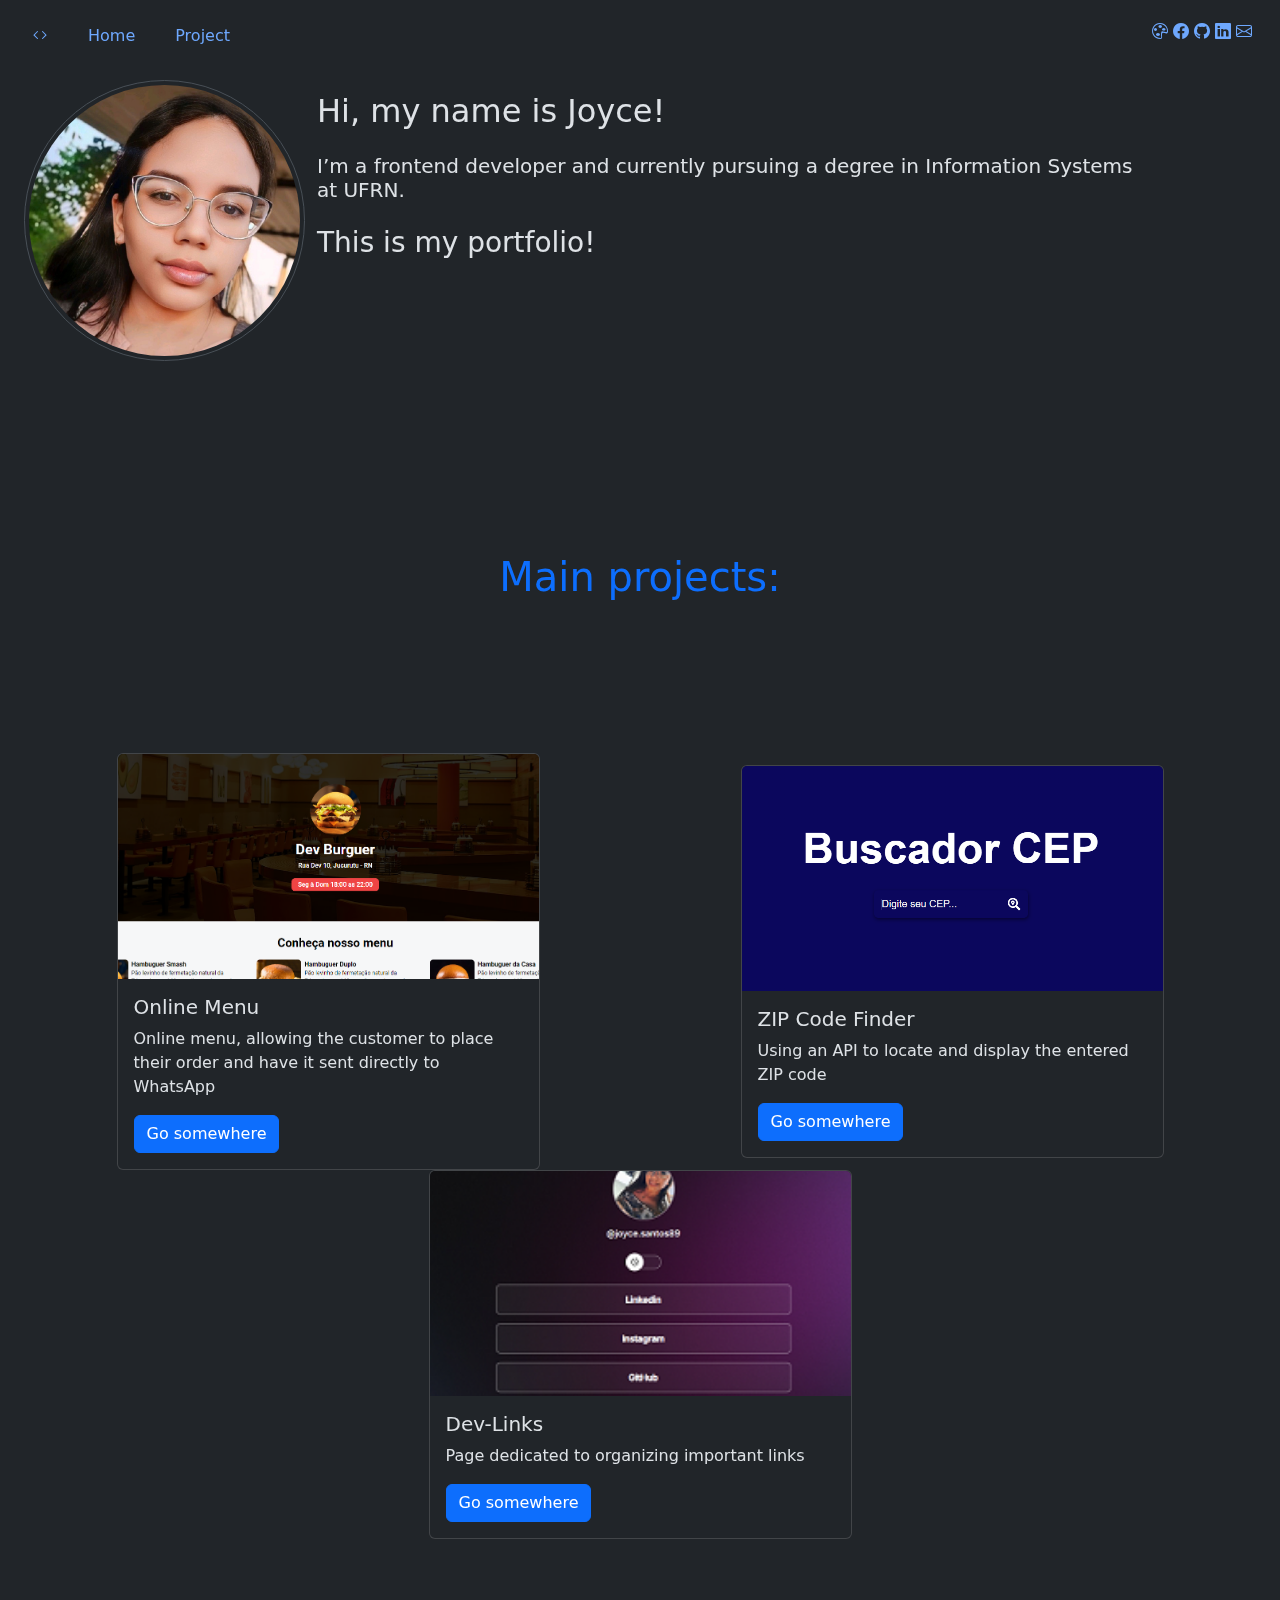
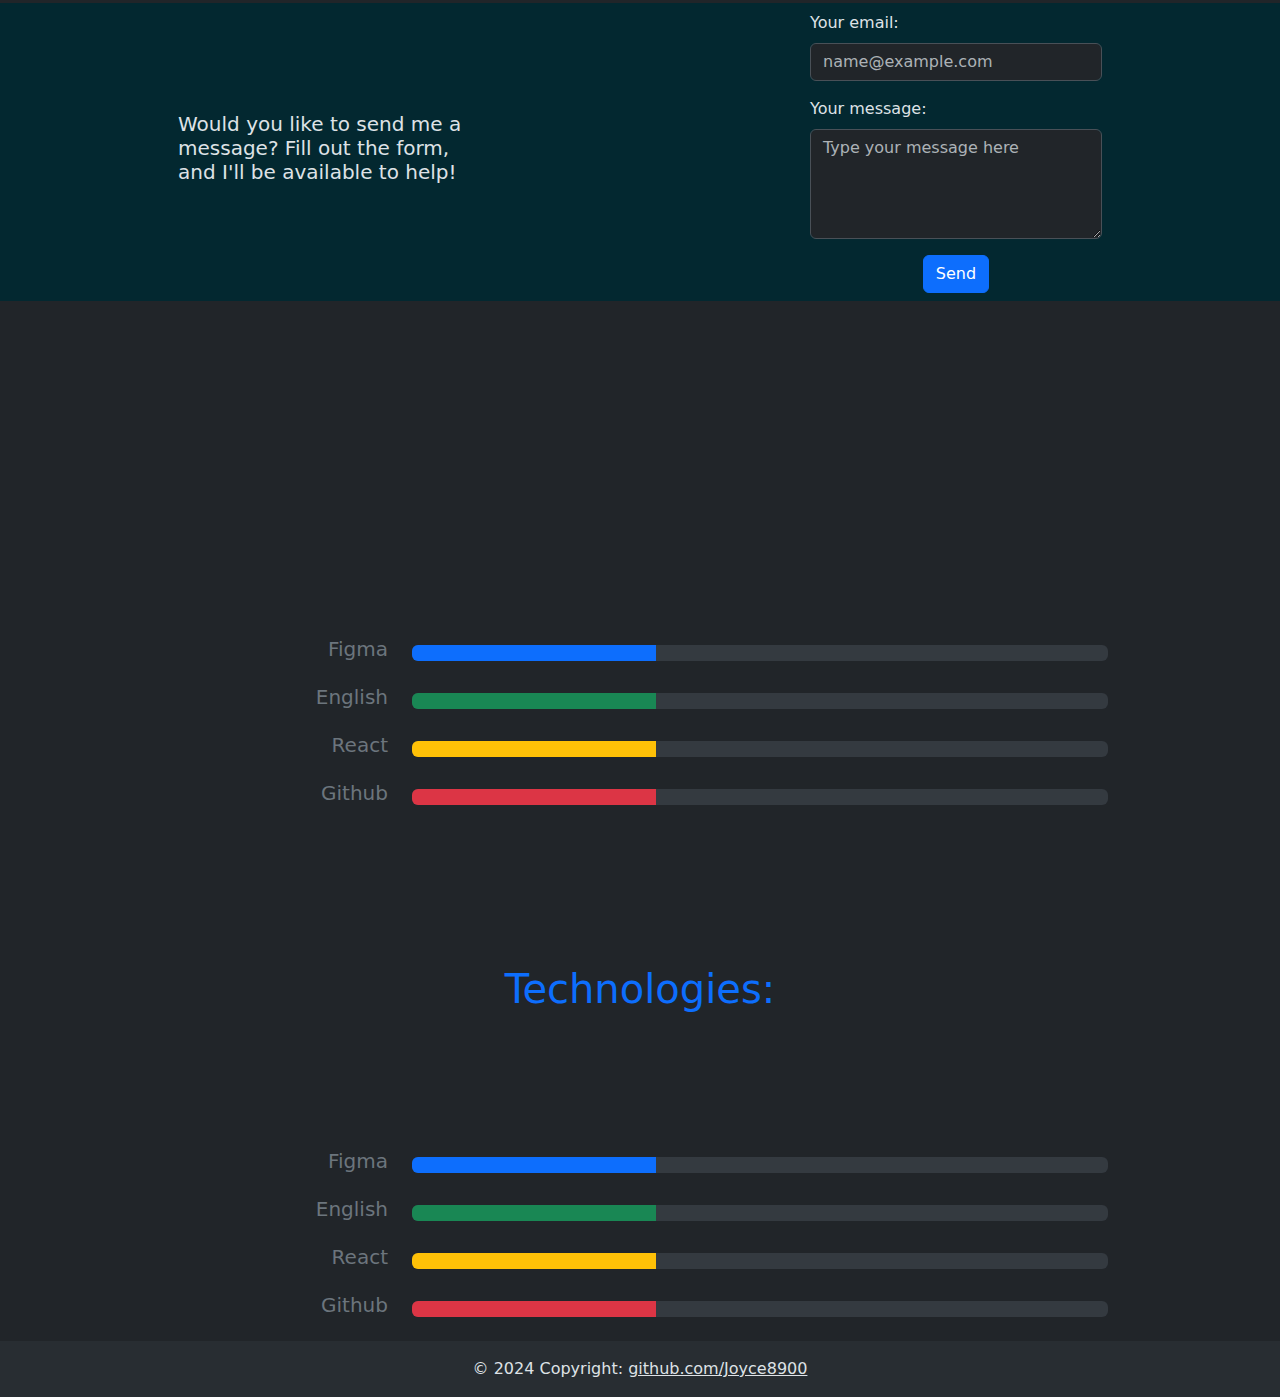
==== commit 1338166e: "Responsividade em telas menores." ====
--- a/index.html
+++ b/index.html
@@ -141,77 +141,101 @@
   <div class="" data-aos="fade-down">
     <p class="h1 text-primary mt-3" id="main-projects">Skills:</p>
   </div>
-  <section class="w-50 m-auto mb-3 d-flex flex-column" id="proactivity">
+  <section class="w-75 m-auto mb-3">
     <div class="container">
-      <div class="d-flex flex-row align-items-center mb-3">
-        <p class="h3 text-secondary me-3 w-25">Proactivity</p>
-        <div class="progress w-75">
-          <div class="progress-bar" role="progressbar" style="width: 25%;" aria-valuenow="25" aria-valuemin="0"
-            aria-valuemax="100"></div>
-        </div>
-      </div>
-      <div class="d-flex flex-row align-items-center mb-3">
-        <p class="h3 text-secondary me-3 w-25">Team Work</p>
-        <div class="progress w-75">
-          <div class="progress-bar" role="progressbar" style="width: 50%;" aria-valuenow="50" aria-valuemin="0"
-            aria-valuemax="100"></div>
-        </div>
-      </div>
-      <div class="d-flex flex-row align-items-center mb-3">
-        <p class="h3 text-secondary me-3 w-25">Responsibility</p>
-        <div class="progress w-75">
-          <div class="progress-bar" role="progressbar" style="width: 75%;" aria-valuenow="75" aria-valuemin="0"
-            aria-valuemax="100"></div>
-        </div>
-      </div>
-      <div class="d-flex flex-row align-items-center mb-3">
-        <p class="h3 text-secondary me-3 w-25">Punctuality</p>
-        <div class="progress w-75">
-          <div class="progress-bar" role="progressbar" style="width: 100%;" aria-valuenow="100" aria-valuemin="0"
-            aria-valuemax="100"></div>
-        </div>
-      </div>
-    </div>
-  </section>
+      <div class="row align-items-center mb-3">
+        <div class="col-12 col-md-3 text-secondary h5 text-md-end text-center">Figma</div>
+        <div class="col-12 col-md-9">
+          <div class="progress">
+            <div class="progress-bar bg-primary" role="progressbar" style="width: 35%;" aria-valuenow="35"
+              aria-valuemin="0" aria-valuemax="100"></div>
+          </div>
+        </div>
+      </div>
+  
+      <div class="row align-items-center mb-3">
+        <div class="col-12 col-md-3 text-secondary h5 text-md-end text-center">English</div>
+        <div class="col-12 col-md-9">
+          <div class="progress">
+            <div class="progress-bar bg-success" role="progressbar" style="width: 35%;" aria-valuenow="35"
+              aria-valuemin="0" aria-valuemax="100"></div>
+          </div>
+        </div>
+      </div>
+  
+      <div class="row align-items-center mb-3">
+        <div class="col-12 col-md-3 text-secondary h5 text-md-end text-center">React</div>
+        <div class="col-12 col-md-9">
+          <div class="progress">
+            <div class="progress-bar bg-warning" role="progressbar" style="width: 35%;" aria-valuenow="35"
+              aria-valuemin="0" aria-valuemax="100"></div>
+          </div>
+        </div>
+      </div>
+  
+      <div class="row align-items-center mb-3">
+        <div class="col-12 col-md-3 text-secondary h5 text-md-end text-center">Github</div>
+        <div class="col-12 col-md-9">
+          <div class="progress">
+            <div class="progress-bar bg-danger" role="progressbar" style="width: 35%;" aria-valuenow="35"
+              aria-valuemin="0" aria-valuemax="100"></div>
+          </div>
+        </div>
+      </div>
+    </div>
+  </section>
+
+
 
 
   <!-- TECHNOLOGIES  -->
   <div class="">
     <p class="h1 text-primary mt-3" id="main-projects">Technologies:</p>
   </div>
-  <section class="w-50 m-auto mb-3">
-    <div class="container d-flex flex-row align-items-center mb-3">
-      <p class="h3 text-secondary me-3" style="width: 25%;">Figma</p>
-      <div class="progress w-75">
-        <div class="progress-bar" role="progressbar" style="width: 35%;" aria-valuenow="50" aria-valuemin="0"
-          aria-valuemax="100"></div>
-      </div>
-    </div>
-  
-    <div class="container d-flex flex-row align-items-center mb-3">
-      <p class="h3 text-secondary me-3" style="width: 25%;">English</p>
-      <div class="progress w-75">
-        <div class="progress-bar" role="progressbar" style="width: 35%;" aria-valuenow="25" aria-valuemin="0"
-          aria-valuemax="100"></div>
-      </div>
-    </div>
-  
-    <div class="container d-flex flex-row align-items-center mb-3">
-      <p class="h3 text-secondary me-3" style="width: 25%;">React</p>
-      <div class="progress w-75">
-        <div class="progress-bar" role="progressbar" style="width: 35%;" aria-valuenow="25" aria-valuemin="0"
-          aria-valuemax="100"></div>
-      </div>
-    </div>
-  
-    <div class="container d-flex flex-row align-items-center mb-3">
-      <p class="h3 text-secondary me-3" style="width: 25%;">Github</p>
-      <div class="progress w-75">
-        <div class="progress-bar" role="progressbar" style="width: 35%;" aria-valuenow="35" aria-valuemin="0"
-          aria-valuemax="100"></div>
-      </div>
-    </div>
-  </section>
+<section class="w-75 m-auto mb-3">
+  <div class="container">
+    <div class="row align-items-center mb-3">
+      <div class="col-12 col-md-3 text-secondary h5 text-md-end text-center">Figma</div>
+      <div class="col-12 col-md-9">
+        <div class="progress">
+          <div class="progress-bar bg-primary" role="progressbar" style="width: 35%;" aria-valuenow="35"
+            aria-valuemin="0" aria-valuemax="100"></div>
+        </div>
+      </div>
+    </div>
+
+    <div class="row align-items-center mb-3">
+      <div class="col-12 col-md-3 text-secondary h5 text-md-end text-center">English</div>
+      <div class="col-12 col-md-9">
+        <div class="progress">
+          <div class="progress-bar bg-success" role="progressbar" style="width: 35%;" aria-valuenow="35"
+            aria-valuemin="0" aria-valuemax="100"></div>
+        </div>
+      </div>
+    </div>
+
+    <div class="row align-items-center mb-3">
+      <div class="col-12 col-md-3 text-secondary h5 text-md-end text-center">React</div>
+      <div class="col-12 col-md-9">
+        <div class="progress">
+          <div class="progress-bar bg-warning" role="progressbar" style="width: 35%;" aria-valuenow="35"
+            aria-valuemin="0" aria-valuemax="100"></div>
+        </div>
+      </div>
+    </div>
+
+    <div class="row align-items-center mb-3">
+      <div class="col-12 col-md-3 text-secondary h5 text-md-end text-center">Github</div>
+      <div class="col-12 col-md-9">
+        <div class="progress">
+          <div class="progress-bar bg-danger" role="progressbar" style="width: 35%;" aria-valuenow="35"
+            aria-valuemin="0" aria-valuemax="100"></div>
+        </div>
+      </div>
+    </div>
+  </div>
+</section>
+
 
 
   <footer class="bg-body-tertiary text-center text-lg-start">
